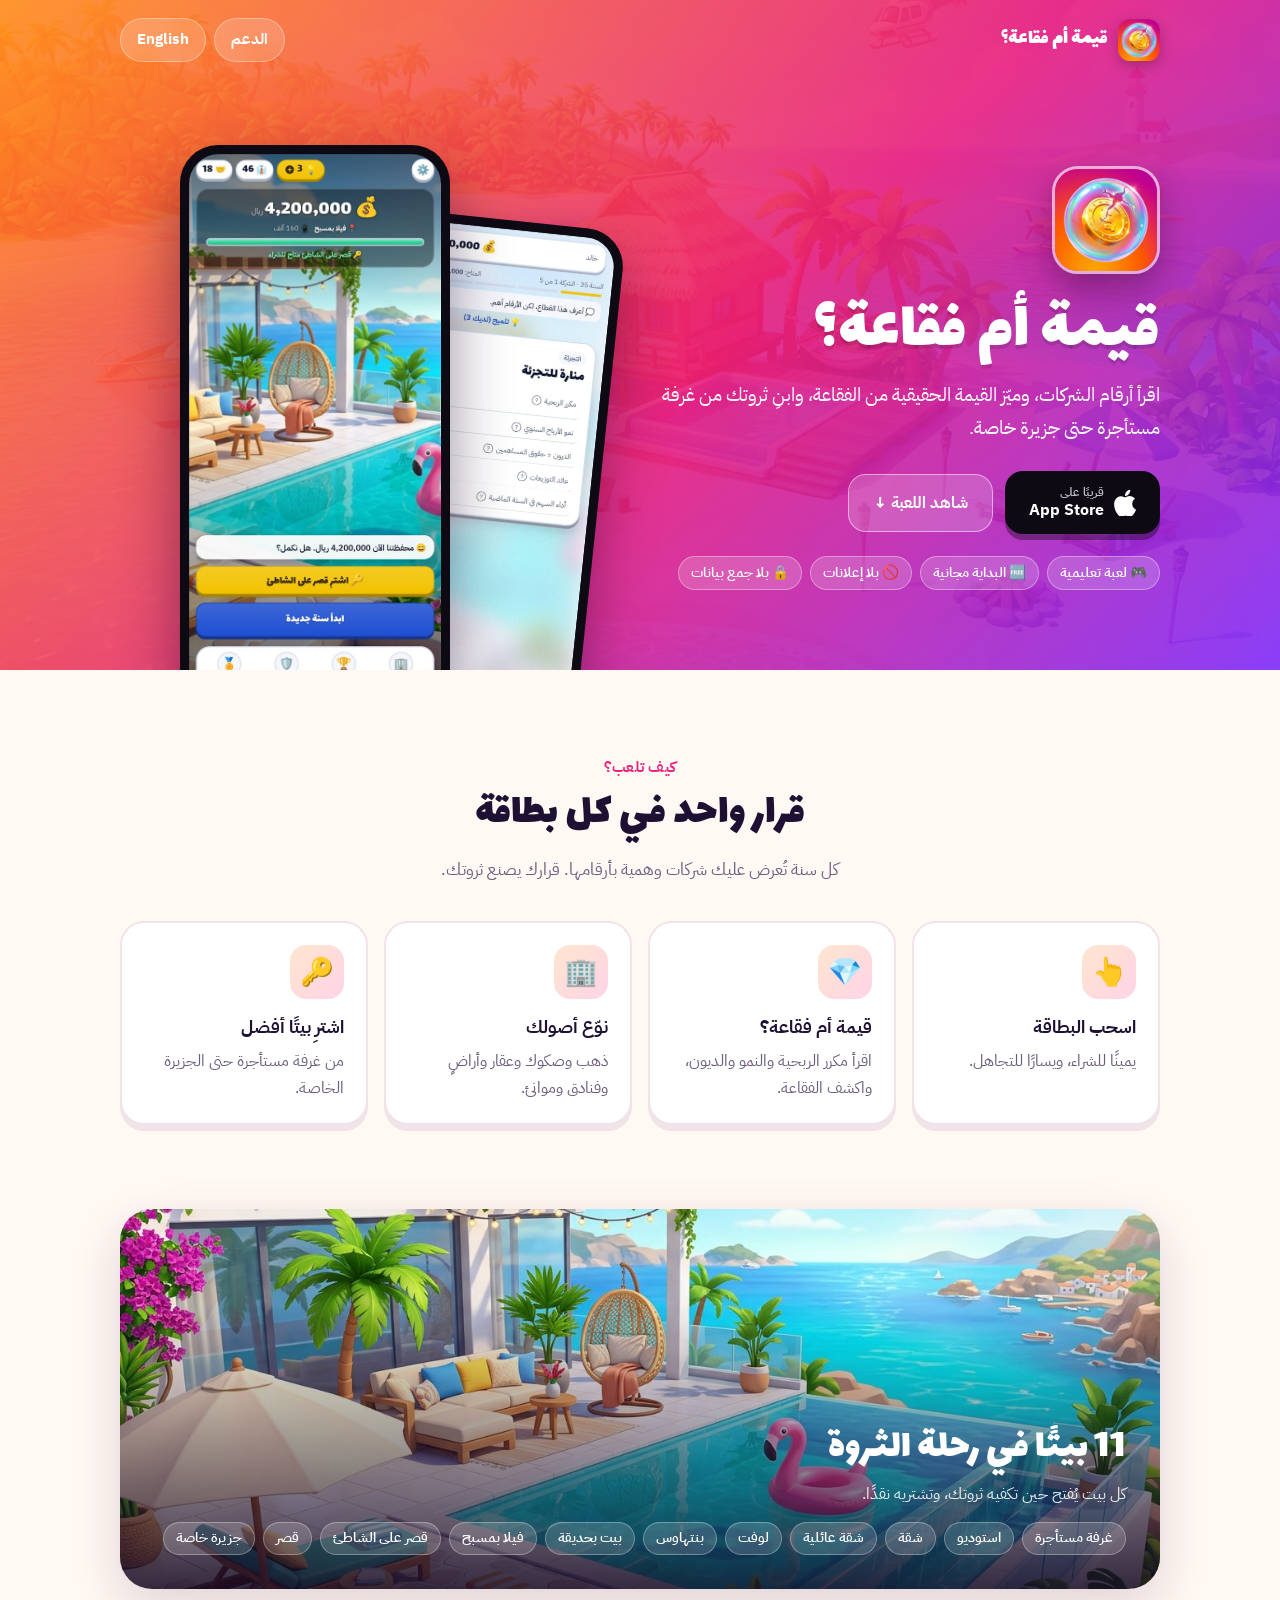
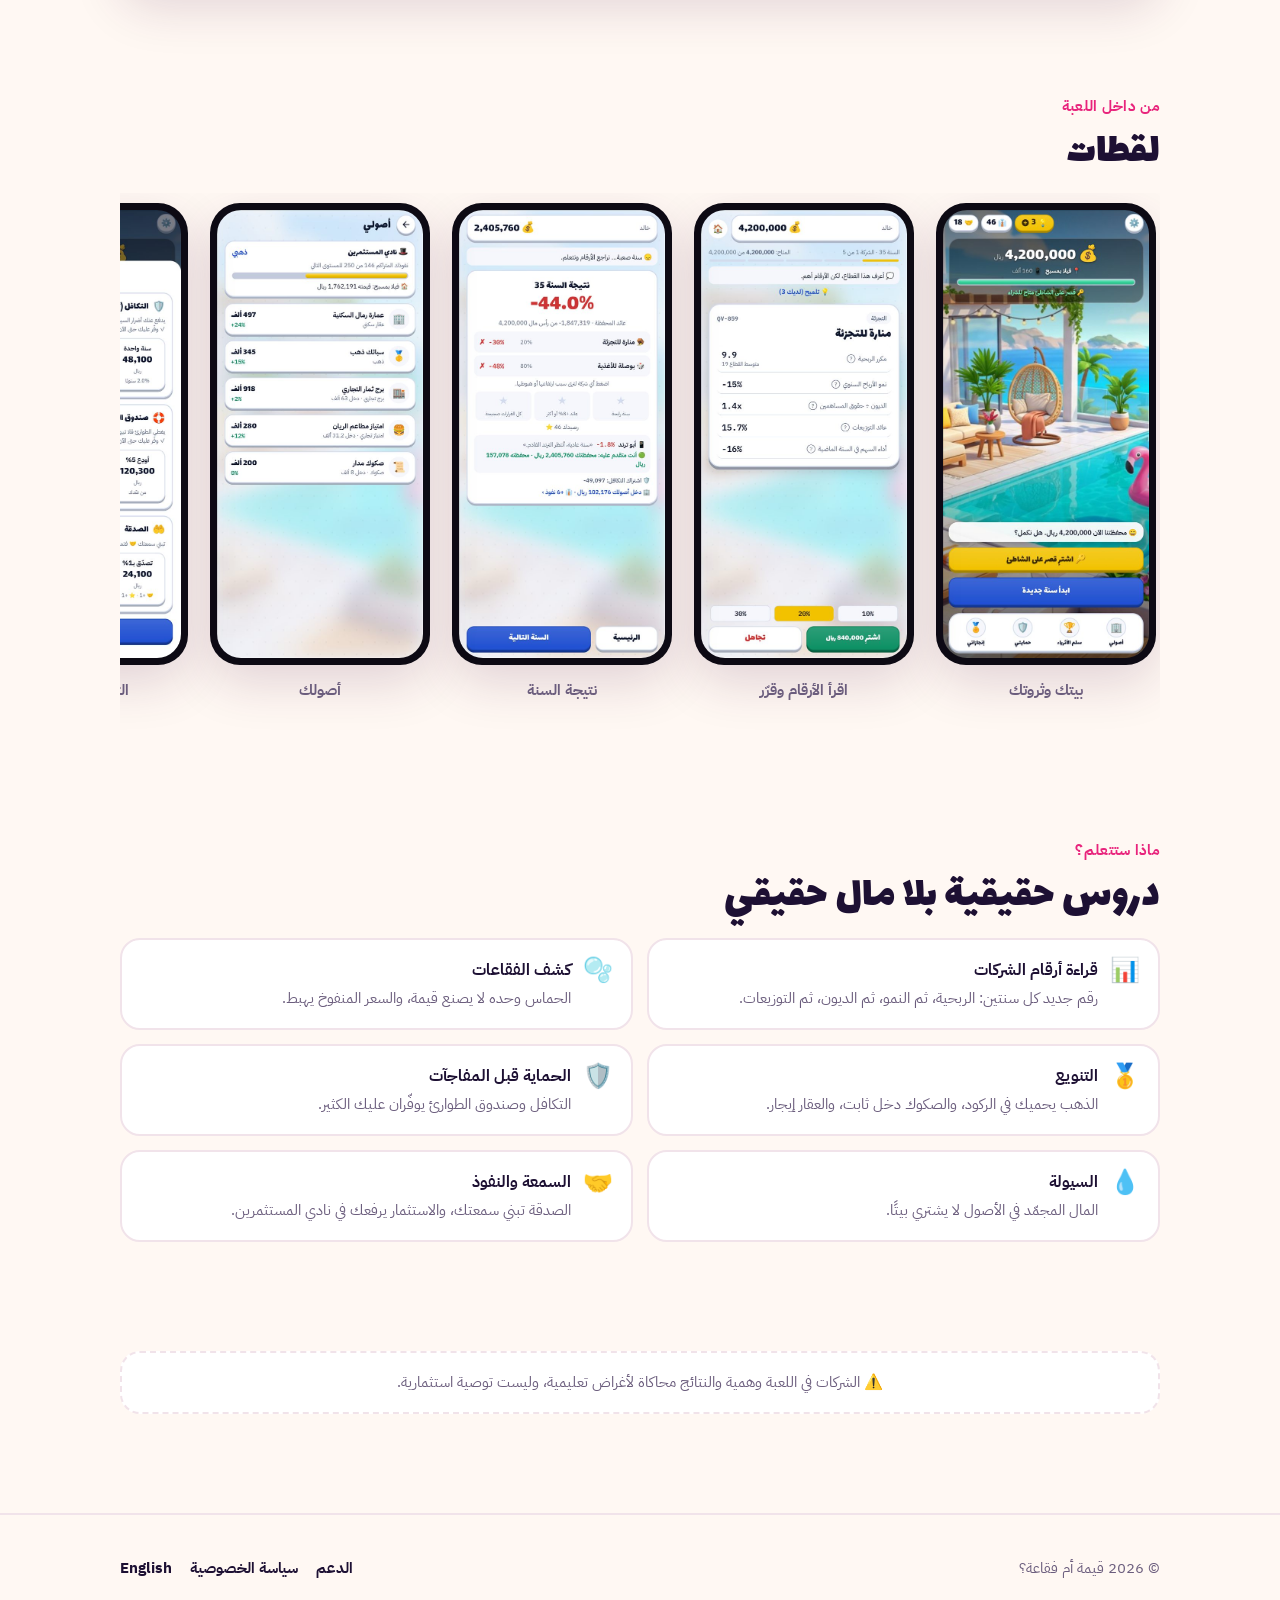
==== index.html @ ca931263 "Game website: home (ar/en), support, privacy" ====
<!doctype html>
<html lang="ar" dir="rtl">
<head>
<meta charset="utf-8">
<meta name="viewport" content="width=device-width, initial-scale=1">
<title>قيمة أم فقاعة؟ — تعلّم الاستثمار باللعب</title>
<meta name="description" content="لعبة تعليمية: اقرأ أرقام الشركات، وميّز القيمة الحقيقية من الفقاعة، وابنِ ثروتك من غرفة مستأجرة حتى جزيرة خاصة.">
<meta property="og:title" content="قيمة أم فقاعة؟">
<meta property="og:description" content="تعلّم الاستثمار باللعب: من غرفة مستأجرة حتى جزيرة خاصة.">
<meta property="og:image" content="img/icon-512.png">
<link rel="icon" href="img/icon-64.png">
<link rel="apple-touch-icon" href="img/icon-180.png">
<link rel="preconnect" href="https://fonts.googleapis.com">
<link rel="preconnect" href="https://fonts.gstatic.com" crossorigin>
<link href="https://fonts.googleapis.com/css2?family=IBM+Plex+Sans+Arabic:wght@400;600;700&family=Lalezar&display=swap" rel="stylesheet">
<link rel="stylesheet" href="style.css">
</head>
<body>

<header class="nav">
  <div class="wrap">
    <a class="brand display" href="index.html"><img src="img/icon-180.png" alt="">قيمة أم فقاعة؟</a>
    <nav class="nav-links">
      <a class="pill hide-sm" href="support.html">الدعم</a>
      <a class="pill" href="en.html" lang="en">English</a>
    </nav>
  </div>
</header>

<div class="hero">
  <div class="wrap">
    <div class="hero-text">
      <img class="app-icon" src="img/icon-512.png" alt="أيقونة قيمة أم فقاعة؟">
      <h1 class="display">قيمة أم فقاعة؟</h1>
      <p class="lead">اقرأ أرقام الشركات، وميّز القيمة الحقيقية من الفقاعة، وابنِ ثروتك من غرفة مستأجرة حتى جزيرة خاصة.</p>
      <div class="cta-row">
        <span class="btn btn-store"><svg width="22" height="26" viewBox="0 0 17 20" fill="#fff" aria-hidden="true"><path d="M14.1 10.6c0-2.6 2.1-3.8 2.2-3.9-1.2-1.8-3.1-2-3.7-2-1.6-.2-3.1.9-3.9.9-.8 0-2.1-.9-3.4-.9C3.5 4.8 1.9 5.8 1 7.4c-1.9 3.2-.5 8 1.3 10.6.9 1.3 1.9 2.7 3.3 2.7 1.3-.1 1.8-.9 3.4-.9 1.6 0 2 .9 3.4.8 1.4 0 2.3-1.3 3.2-2.6 1-1.5 1.4-2.9 1.4-3-.1 0-2.9-1.1-2.9-4.4zM11.5 3c.7-.9 1.2-2.1 1.1-3.3-1 0-2.3.7-3 1.6-.7.8-1.2 2-1.1 3.2 1.2.1 2.3-.6 3-1.5z"/></svg><span><small>قريبًا على</small>App Store</span></span>
        <a class="btn btn-ghost" href="#play">شاهد اللعبة ↓</a>
      </div>
      <div class="badges"><span>🎮 لعبة تعليمية</span><span>🆓 البداية مجانية</span><span>🚫 بلا إعلانات</span><span>🔒 بلا جمع بيانات</span></div>
    </div>
    <div class="phones" aria-hidden="true">
      <div class="phone a"><img src="img/ar-2-play.jpg" alt=""></div>
      <div class="phone b"><img src="img/ar-1-home.jpg" alt=""></div>
    </div>
  </div>
</div>

<section id="play">
  <div class="wrap center">
    <p class="kicker">كيف تلعب؟</p>
    <h2 class="title display">قرار واحد في كل بطاقة</h2>
    <p class="sub">كل سنة تُعرض عليك شركات وهمية بأرقامها. قرارك يصنع ثروتك.</p>
    <div class="grid4" style="text-align:start">
      <div class="card"><div class="ico">👆</div><h3>اسحب البطاقة</h3><p>يمينًا للشراء، ويسارًا للتجاهل.</p></div>
      <div class="card"><div class="ico">💎</div><h3>قيمة أم فقاعة؟</h3><p>اقرأ مكرر الربحية والنمو والديون، واكشف الفقاعة.</p></div>
      <div class="card"><div class="ico">🏢</div><h3>نوّع أصولك</h3><p>ذهب وصكوك وعقار وأراضٍ وفنادق وموانئ.</p></div>
      <div class="card"><div class="ico">🔑</div><h3>اشترِ بيتًا أفضل</h3><p>من غرفة مستأجرة حتى الجزيرة الخاصة.</p></div>
    </div>
  </div>
</section>

<section style="padding-top:0">
  <div class="wrap">
    <div class="journey">
      <div class="in">
        <h2 class="display">11 بيتًا في رحلة الثروة</h2>
        <p style="margin:0;opacity:.9">كل بيت يُفتح حين تكفيه ثروتك، وتشتريه نقدًا.</p>
        <div class="steps"><span>غرفة مستأجرة</span><span>استوديو</span><span>شقة</span><span>شقة عائلية</span><span>لوفت</span><span>بنتهاوس</span><span>بيت بحديقة</span><span>فيلا بمسبح</span><span>قصر على الشاطئ</span><span>قصر</span><span>جزيرة خاصة</span></div>
      </div>
    </div>
  </div>
</section>

<section style="padding-top:20px">
  <div class="wrap">
    <p class="kicker">من داخل اللعبة</p>
    <h2 class="title display">لقطات</h2>
    <div class="gallery">
      <figure><div class="frame"><img src="img/ar-1-home.jpg" alt="الرئيسية" loading="lazy"></div><figcaption>بيتك وثروتك</figcaption></figure>
      <figure><div class="frame"><img src="img/ar-2-play.jpg" alt="بطاقة شركة" loading="lazy"></div><figcaption>اقرأ الأرقام وقرّر</figcaption></figure>
      <figure><div class="frame"><img src="img/ar-3-year.jpg" alt="نتيجة السنة" loading="lazy"></div><figcaption>نتيجة السنة</figcaption></figure>
      <figure><div class="frame"><img src="img/ar-4-assets.jpg" alt="الأصول" loading="lazy"></div><figcaption>أصولك</figcaption></figure>
      <figure><div class="frame"><img src="img/ar-5-protect.jpg" alt="الحماية" loading="lazy"></div><figcaption>التكافل والطوارئ</figcaption></figure>
      <figure><div class="frame"><img src="img/ar-6-club.jpg" alt="نادي المستثمرين" loading="lazy"></div><figcaption>النفوذ والسمعة</figcaption></figure>
    </div>
  </div>
</section>

<section style="padding-top:20px">
  <div class="wrap">
    <p class="kicker">ماذا ستتعلم؟</p>
    <h2 class="title display">دروس حقيقية بلا مال حقيقي</h2>
    <div class="learn">
      <div><em>📊</em><p style="margin:0"><b>قراءة أرقام الشركات</b><span>رقم جديد كل سنتين: الربحية، ثم النمو، ثم الديون، ثم التوزيعات.</span></p></div>
      <div><em>🫧</em><p style="margin:0"><b>كشف الفقاعات</b><span>الحماس وحده لا يصنع قيمة، والسعر المنفوخ يهبط.</span></p></div>
      <div><em>🥇</em><p style="margin:0"><b>التنويع</b><span>الذهب يحميك في الركود، والصكوك دخل ثابت، والعقار إيجار.</span></p></div>
      <div><em>🛡️</em><p style="margin:0"><b>الحماية قبل المفاجآت</b><span>التكافل وصندوق الطوارئ يوفّران عليك الكثير.</span></p></div>
      <div><em>💧</em><p style="margin:0"><b>السيولة</b><span>المال المجمّد في الأصول لا يشتري بيتًا.</span></p></div>
      <div><em>🤝</em><p style="margin:0"><b>السمعة والنفوذ</b><span>الصدقة تبني سمعتك، والاستثمار يرفعك في نادي المستثمرين.</span></p></div>
    </div>
  </div>
</section>

<section style="padding-top:10px">
  <div class="wrap">
    <p class="note">⚠️ الشركات في اللعبة وهمية والنتائج محاكاة لأغراض تعليمية، وليست توصية استثمارية.</p>
  </div>
</section>

<footer>
  <div class="wrap">
    <span>© 2026 قيمة أم فقاعة؟</span>
    <nav><a href="support.html">الدعم</a><a href="privacy.html">سياسة الخصوصية</a><a href="en.html" lang="en">English</a></nav>
  </div>
</footer>
</body>
</html>
---- style.css ----
/* موقع «قيمة أم فقاعة؟»: ألوان الأيقونة (برتقالي ووردي) مع خطوط اللعبة */
:root {
  --bg: #fff8f3;
  --surface: #ffffff;
  --ink: #1d1033;
  --muted: #6b5d7d;
  --line: #f1e3ea;
  --brand1: #ff8a1f;
  --brand2: #e8247c;
  --brand3: #7b2ff7;
  --gold: #f6c337;
  --shadow: 0 18px 50px rgba(77, 22, 70, .16);
}
@media (prefers-color-scheme: dark) {
  :root {
    --bg: #150b22;
    --surface: #221437;
    --ink: #fbf3ff;
    --muted: #b9a8cc;
    --line: #34234d;
    --shadow: 0 18px 50px rgba(0, 0, 0, .45);
  }
}
* { box-sizing: border-box; }
html { scroll-behavior: smooth; }
body {
  margin: 0;
  font-family: "IBM Plex Sans Arabic", -apple-system, "Segoe UI", Tahoma, sans-serif;
  background: var(--bg);
  color: var(--ink);
  line-height: 1.75;
  -webkit-font-smoothing: antialiased;
}
img { max-width: 100%; display: block; }
a { color: inherit; }
.wrap { max-width: 1080px; margin: 0 auto; padding: 0 20px; }
.display { font-family: "Lalezar", "IBM Plex Sans Arabic", sans-serif; font-weight: 400; letter-spacing: 0; }
[dir="ltr"] .display { font-family: "Lalezar", -apple-system, sans-serif; }

/* الشريط العلوي */
.nav { position: absolute; inset: 0 0 auto 0; z-index: 5; }
.nav .wrap { display: flex; align-items: center; justify-content: space-between; padding-top: 18px; }
.brand { display: flex; align-items: center; gap: 10px; text-decoration: none; color: #fff; font-size: 1.35rem; }
.brand img { width: 42px; height: 42px; border-radius: 12px; box-shadow: 0 4px 14px rgba(0,0,0,.25); }
.nav-links { display: flex; gap: 8px; }
.pill {
  display: inline-flex; align-items: center; gap: 6px;
  padding: 8px 16px; border-radius: 999px; text-decoration: none; font-weight: 700; font-size: .92rem;
  background: rgba(255,255,255,.18); color: #fff; border: 1.5px solid rgba(255,255,255,.35);
  backdrop-filter: blur(8px); -webkit-backdrop-filter: blur(8px);
}
.pill:hover { background: rgba(255,255,255,.3); }

/* الواجهة الأولى */
.hero {
  position: relative; overflow: hidden; color: #fff;
  background: linear-gradient(135deg, var(--brand1), var(--brand2) 55%, var(--brand3));
  padding: 110px 0 0;
}
.hero::before {
  content: ""; position: absolute; inset: 0;
  background: url(img/island.jpg) center / cover no-repeat; opacity: .28; mix-blend-mode: soft-light;
}
.hero .wrap { position: relative; display: grid; grid-template-columns: 1.05fr .95fr; gap: 30px; align-items: end; }
.hero-text { padding-bottom: 80px; }
.app-icon { width: 108px; height: 108px; border-radius: 26px; box-shadow: 0 14px 34px rgba(0,0,0,.3); border: 3px solid rgba(255,255,255,.6); }
.hero h1 { font-size: clamp(2.6rem, 6vw, 4.3rem); line-height: 1.15; margin: 18px 0 8px; text-shadow: 0 4px 0 rgba(0,0,0,.12); }
.hero p.lead { font-size: 1.18rem; max-width: 520px; margin: 0 0 26px; opacity: .96; }
.cta-row { display: flex; flex-wrap: wrap; gap: 12px; align-items: center; }
.btn {
  display: inline-flex; align-items: center; gap: 10px; padding: 14px 24px; border-radius: 18px;
  font-weight: 800; text-decoration: none; font-size: 1.02rem; border: 0; cursor: pointer;
}
.btn-store { background: #0d0a14; color: #fff; box-shadow: 0 6px 0 rgba(0,0,0,.35); }
.btn-store small { display: block; font-weight: 600; opacity: .75; font-size: .75rem; line-height: 1.2; }
.btn-store span { line-height: 1.25; }
.btn-ghost { background: rgba(255,255,255,.18); color: #fff; border: 1.5px solid rgba(255,255,255,.5); }
.badges { display: flex; flex-wrap: wrap; gap: 8px; margin-top: 22px; }
.badges span { background: rgba(255,255,255,.18); border: 1px solid rgba(255,255,255,.35); padding: 4px 12px; border-radius: 999px; font-size: .85rem; font-weight: 600; }

/* إطارات الجوال */
.phones { position: relative; height: 560px; }
.phone {
  position: absolute; bottom: -40px; width: 250px; border-radius: 38px; padding: 9px;
  background: #0d0a14; box-shadow: 0 30px 60px rgba(30, 5, 40, .45);
}
.phone img { border-radius: 30px; width: 100%; }
.phone.a { inset-inline-start: 0; transform: rotate(-6deg); bottom: -70px; }
.phone.b { inset-inline-start: 150px; z-index: 2; width: 270px; }
[dir="rtl"] .phone.a { transform: rotate(6deg); }

/* الأقسام */
section { padding: 84px 0; }
.kicker { color: var(--brand2); font-weight: 800; letter-spacing: .02em; font-size: .95rem; margin: 0 0 6px; }
h2.title { font-size: clamp(2rem, 4vw, 2.8rem); line-height: 1.2; margin: 0 0 14px; }
.sub { color: var(--muted); font-size: 1.08rem; max-width: 640px; margin: 0 0 36px; }
.center { text-align: center; }
.center .sub { margin-inline: auto; }

.grid4 { display: grid; grid-template-columns: repeat(4, 1fr); gap: 16px; }
.card {
  background: var(--surface); border: 2px solid var(--line); border-radius: 24px; padding: 22px;
  box-shadow: 0 6px 0 var(--line);
}
.card .ico {
  width: 54px; height: 54px; border-radius: 16px; display: grid; place-items: center; font-size: 1.7rem;
  background: linear-gradient(135deg, #ffe6cf, #ffd3e6); margin-bottom: 12px;
}
.card h3 { margin: 0 0 4px; font-size: 1.15rem; }
.card p { margin: 0; color: var(--muted); font-size: .97rem; }

/* معرض اللقطات */
.gallery { display: flex; gap: 22px; overflow-x: auto; padding: 10px 4px 30px; scroll-snap-type: x mandatory; scrollbar-width: thin; }
.gallery figure { margin: 0; flex: 0 0 220px; scroll-snap-align: center; text-align: center; }
.gallery .frame { border-radius: 30px; padding: 7px; background: #0d0a14; box-shadow: var(--shadow); }
.gallery .frame img { border-radius: 24px; }
.gallery figcaption { margin-top: 12px; font-weight: 700; color: var(--muted); font-size: .95rem; }

/* الرحلة */
.journey {
  border-radius: 32px; overflow: hidden; position: relative; color: #fff; min-height: 380px;
  display: flex; align-items: flex-end; box-shadow: var(--shadow);
  background: url(img/villa.jpg) center / cover;
}
.journey::after { content: ""; position: absolute; inset: 0; background: linear-gradient(180deg, rgba(20,8,35,0) 25%, rgba(20,8,35,.85)); }
.journey .in { position: relative; z-index: 1; padding: 34px; }
.journey h2 { margin: 0 0 8px; font-size: clamp(1.8rem, 4vw, 2.6rem); line-height: 1.2; }
.steps { display: flex; flex-wrap: wrap; gap: 8px; margin-top: 14px; }
.steps span { background: rgba(255,255,255,.16); border: 1px solid rgba(255,255,255,.3); padding: 3px 12px; border-radius: 999px; font-size: .88rem; font-weight: 600; }

.learn { display: grid; grid-template-columns: repeat(2, 1fr); gap: 14px; }
.learn div { background: var(--surface); border: 2px solid var(--line); border-radius: 20px; padding: 16px 18px; display: flex; gap: 12px; align-items: flex-start; }
.learn b { display: block; }
.learn em { font-style: normal; font-size: 1.5rem; line-height: 1.2; }
.learn span { color: var(--muted); font-size: .95rem; }

.note { background: var(--surface); border: 2px dashed var(--line); border-radius: 20px; padding: 16px 20px; color: var(--muted); font-size: .95rem; text-align: center; }

/* التذييل */
footer { padding: 40px 0 50px; border-top: 2px solid var(--line); color: var(--muted); font-size: .95rem; }
footer .wrap { display: flex; flex-wrap: wrap; gap: 16px; align-items: center; justify-content: space-between; }
footer nav { display: flex; gap: 18px; flex-wrap: wrap; }
footer a { text-decoration: none; font-weight: 700; color: var(--ink); }
footer a:hover { color: var(--brand2); }

/* صفحات الدعم والخصوصية */
.page-head { background: linear-gradient(135deg, var(--brand1), var(--brand2) 60%, var(--brand3)); color: #fff; padding: 110px 0 50px; }
.page-head h1 { margin: 0; font-size: clamp(2.2rem, 5vw, 3.2rem); line-height: 1.2; }
.page-head p { margin: 8px 0 0; opacity: .92; }
.doc { padding: 50px 0 30px; }
.doc .wrap { max-width: 760px; }
.doc h2 { font-size: 1.3rem; margin: 30px 0 6px; }
.doc p { margin: 0 0 10px; }
.faq { display: grid; gap: 12px; }
.faq details { background: var(--surface); border: 2px solid var(--line); border-radius: 18px; padding: 14px 18px; }
.faq summary { font-weight: 800; cursor: pointer; }
.faq p { color: var(--muted); margin: 8px 0 0; }
.mail-card { display: flex; align-items: center; gap: 14px; background: var(--surface); border: 2px solid var(--line); border-radius: 22px; padding: 18px 20px; margin: 10px 0 30px; box-shadow: 0 6px 0 var(--line); }
.mail-card .ico { font-size: 2rem; }
.mail-card a { font-weight: 800; color: var(--brand2); text-decoration: none; font-size: 1.1rem; word-break: break-all; }

@media (max-width: 860px) {
  .hero .wrap { grid-template-columns: 1fr; }
  .hero-text { padding-bottom: 10px; text-align: center; }
  .hero p.lead { margin-inline: auto; }
  .cta-row, .badges { justify-content: center; }
  .app-icon { margin: 0 auto; }
  .phones { height: 430px; max-width: 360px; margin: 0 auto; width: 100%; }
  .phone { width: 190px; }
  .phone.b { width: 205px; inset-inline-start: 120px; }
  .grid4 { grid-template-columns: 1fr 1fr; }
  .learn { grid-template-columns: 1fr; }
  .nav-links .hide-sm { display: none; }
}
@media (max-width: 420px) {
  .grid4 { grid-template-columns: 1fr; }
  .phone { width: 160px; }
  .phone.b { width: 175px; inset-inline-start: 110px; }
  .phones { height: 380px; }
}
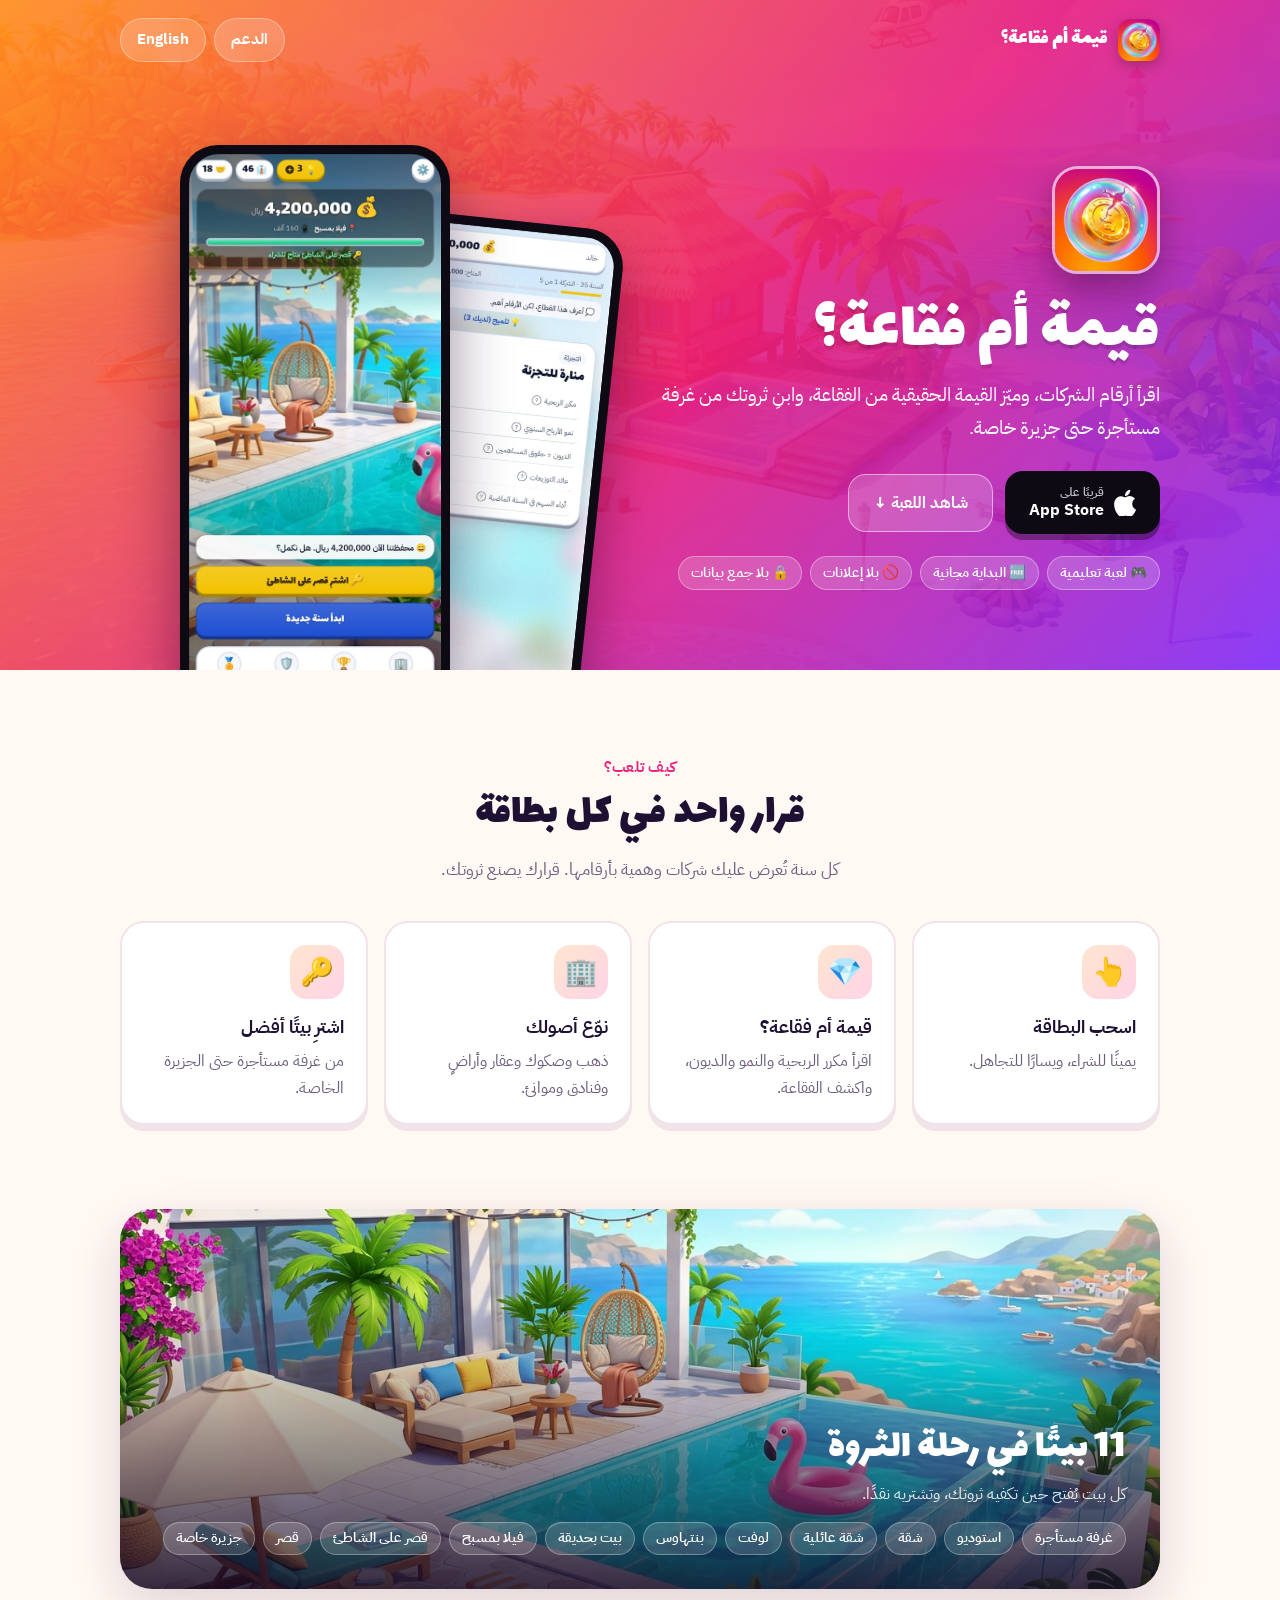
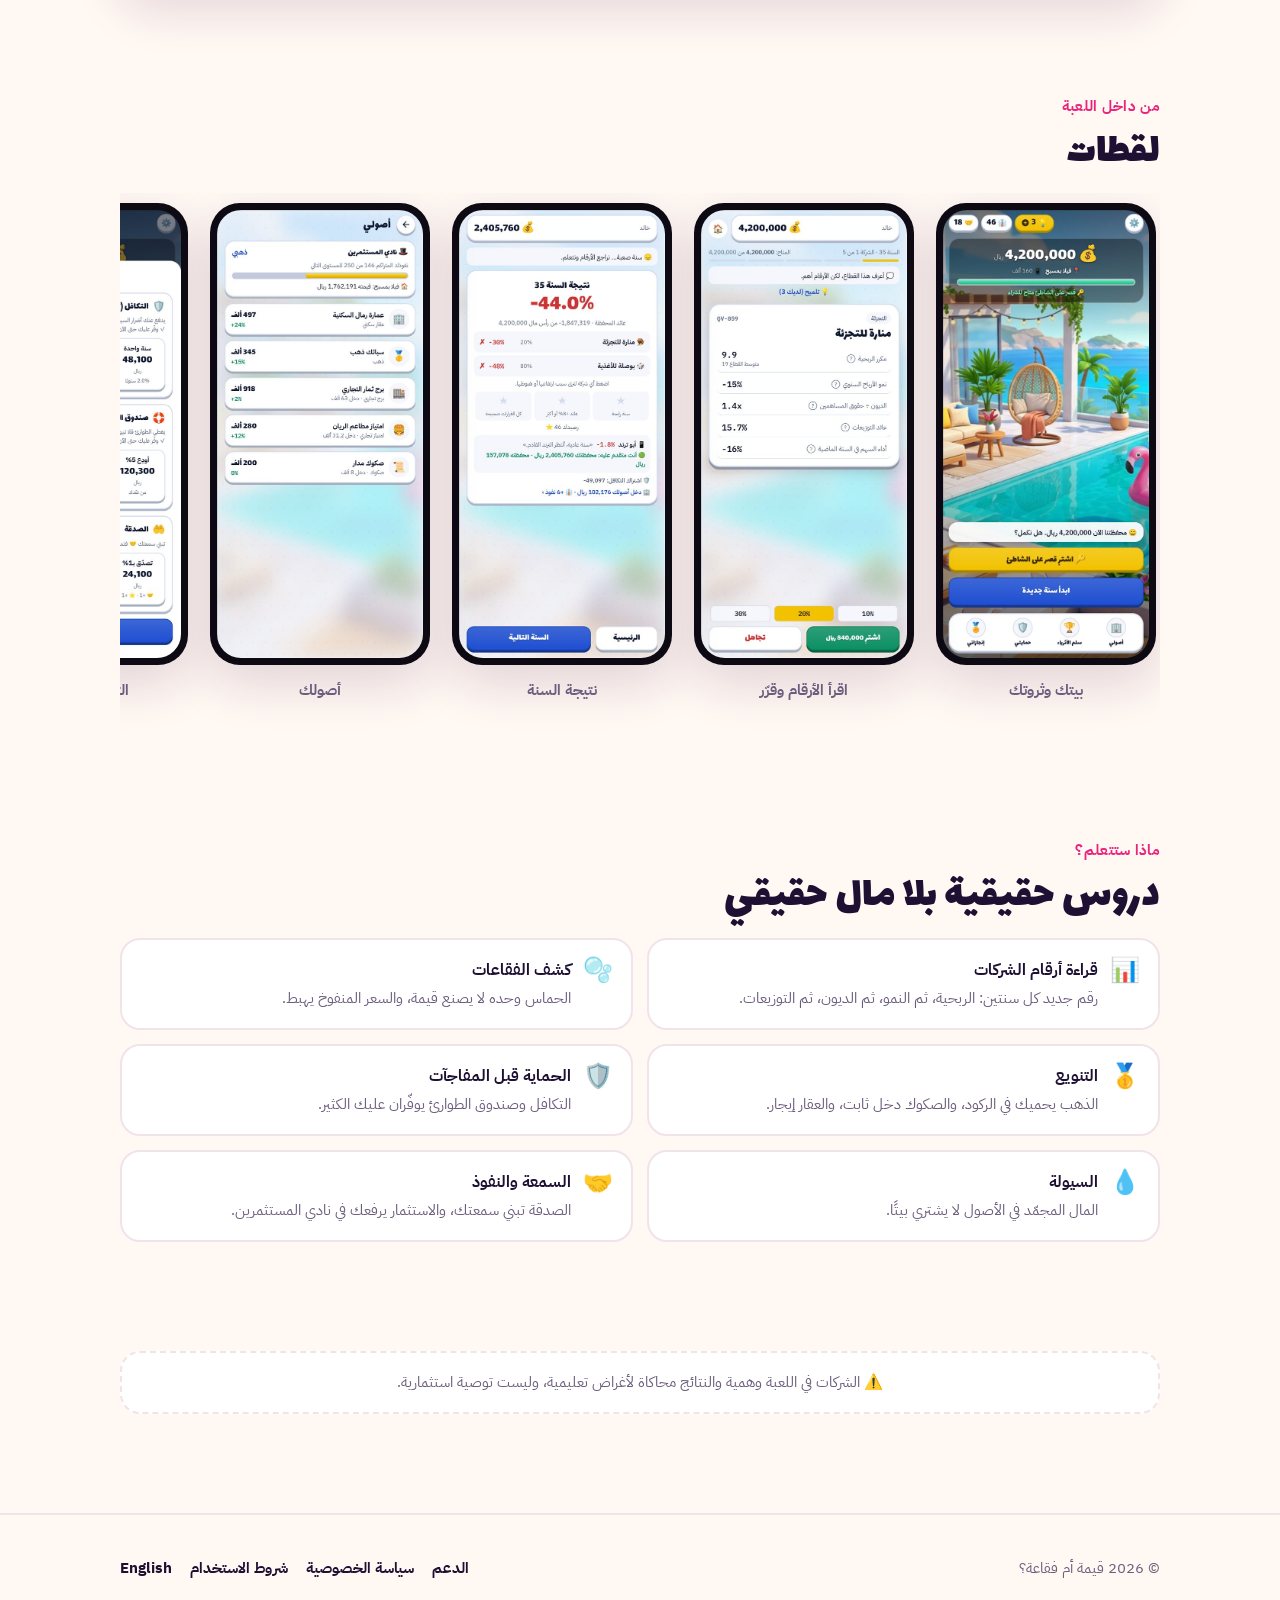
==== commit b030321b: "Add Terms of Use page and footer links" ====
--- a/index.html
+++ b/index.html
@@ -111,7 +111,7 @@
 <footer>
   <div class="wrap">
     <span>© 2026 قيمة أم فقاعة؟</span>
-    <nav><a href="support.html">الدعم</a><a href="privacy.html">سياسة الخصوصية</a><a href="en.html" lang="en">English</a></nav>
+    <nav><a href="support.html">الدعم</a><a href="privacy.html">سياسة الخصوصية</a><a href="terms.html">شروط الاستخدام</a><a href="en.html" lang="en">English</a></nav>
   </div>
 </footer>
 </body>
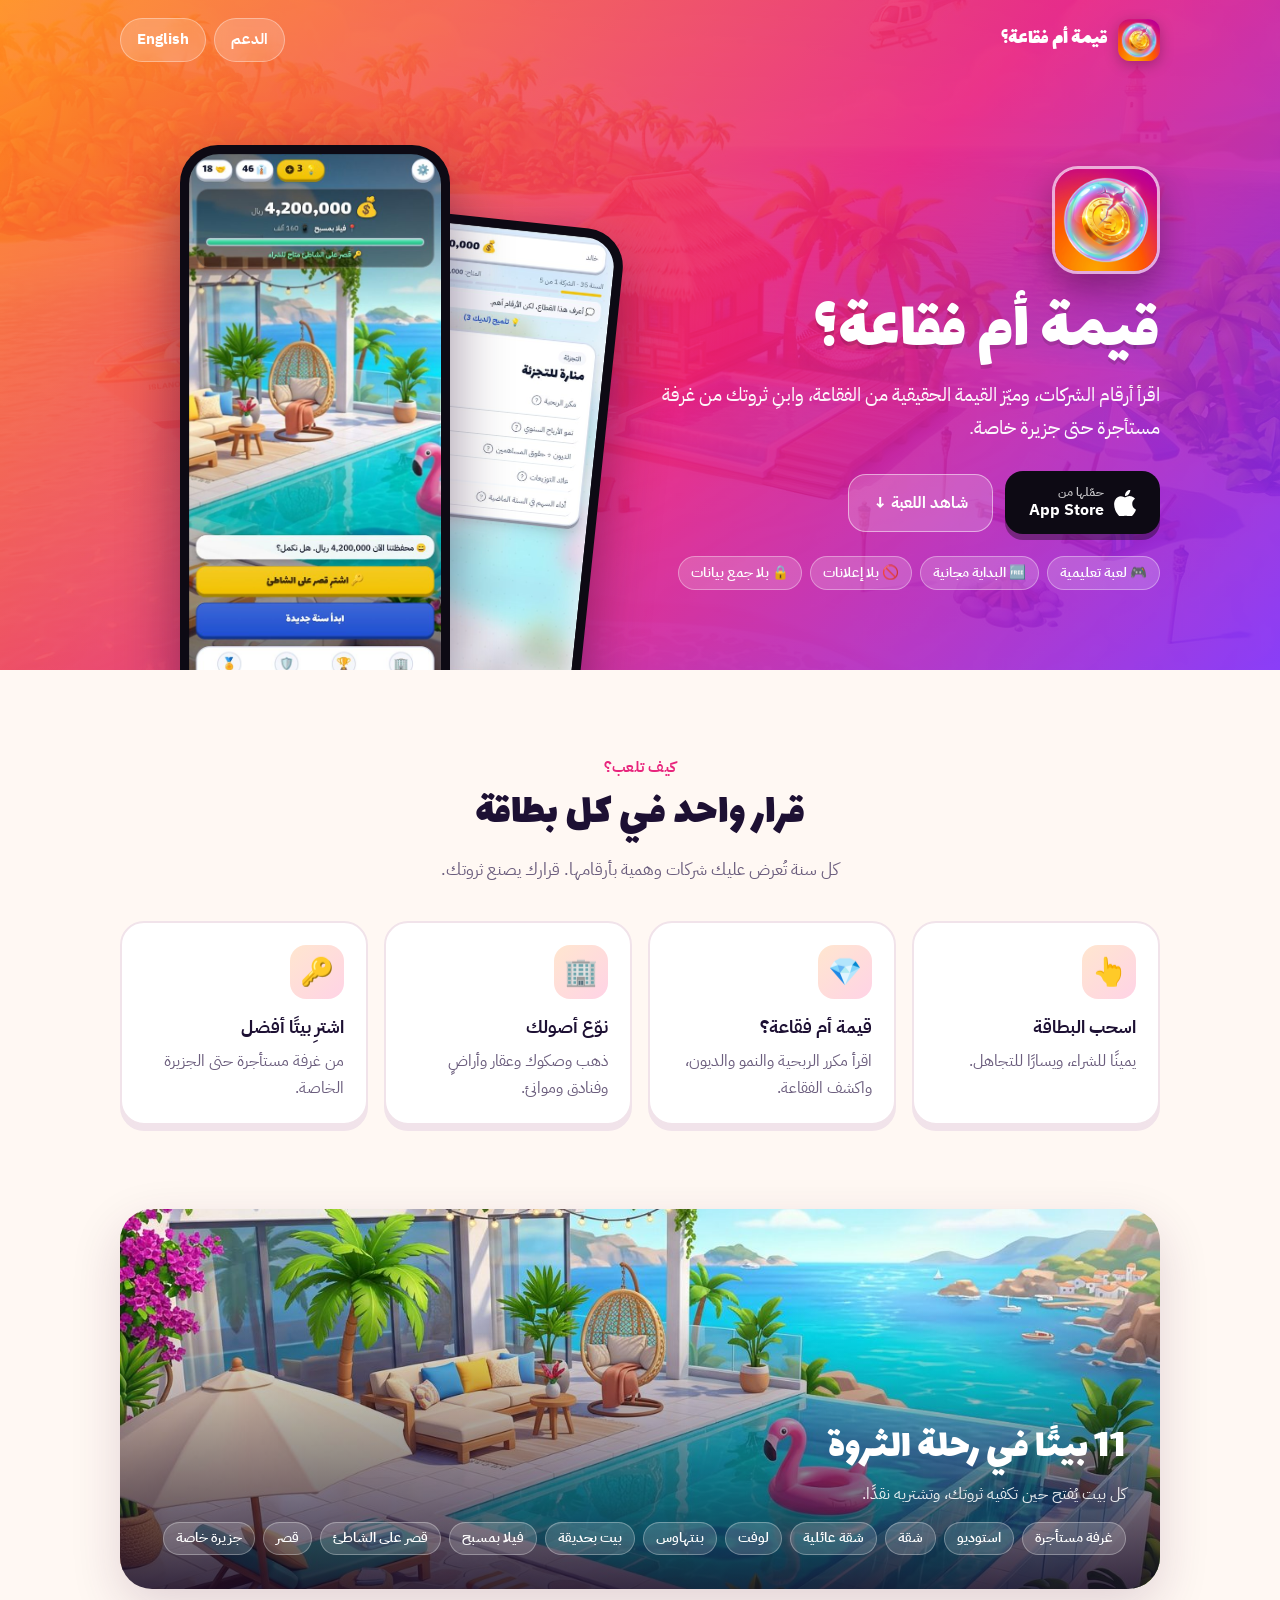
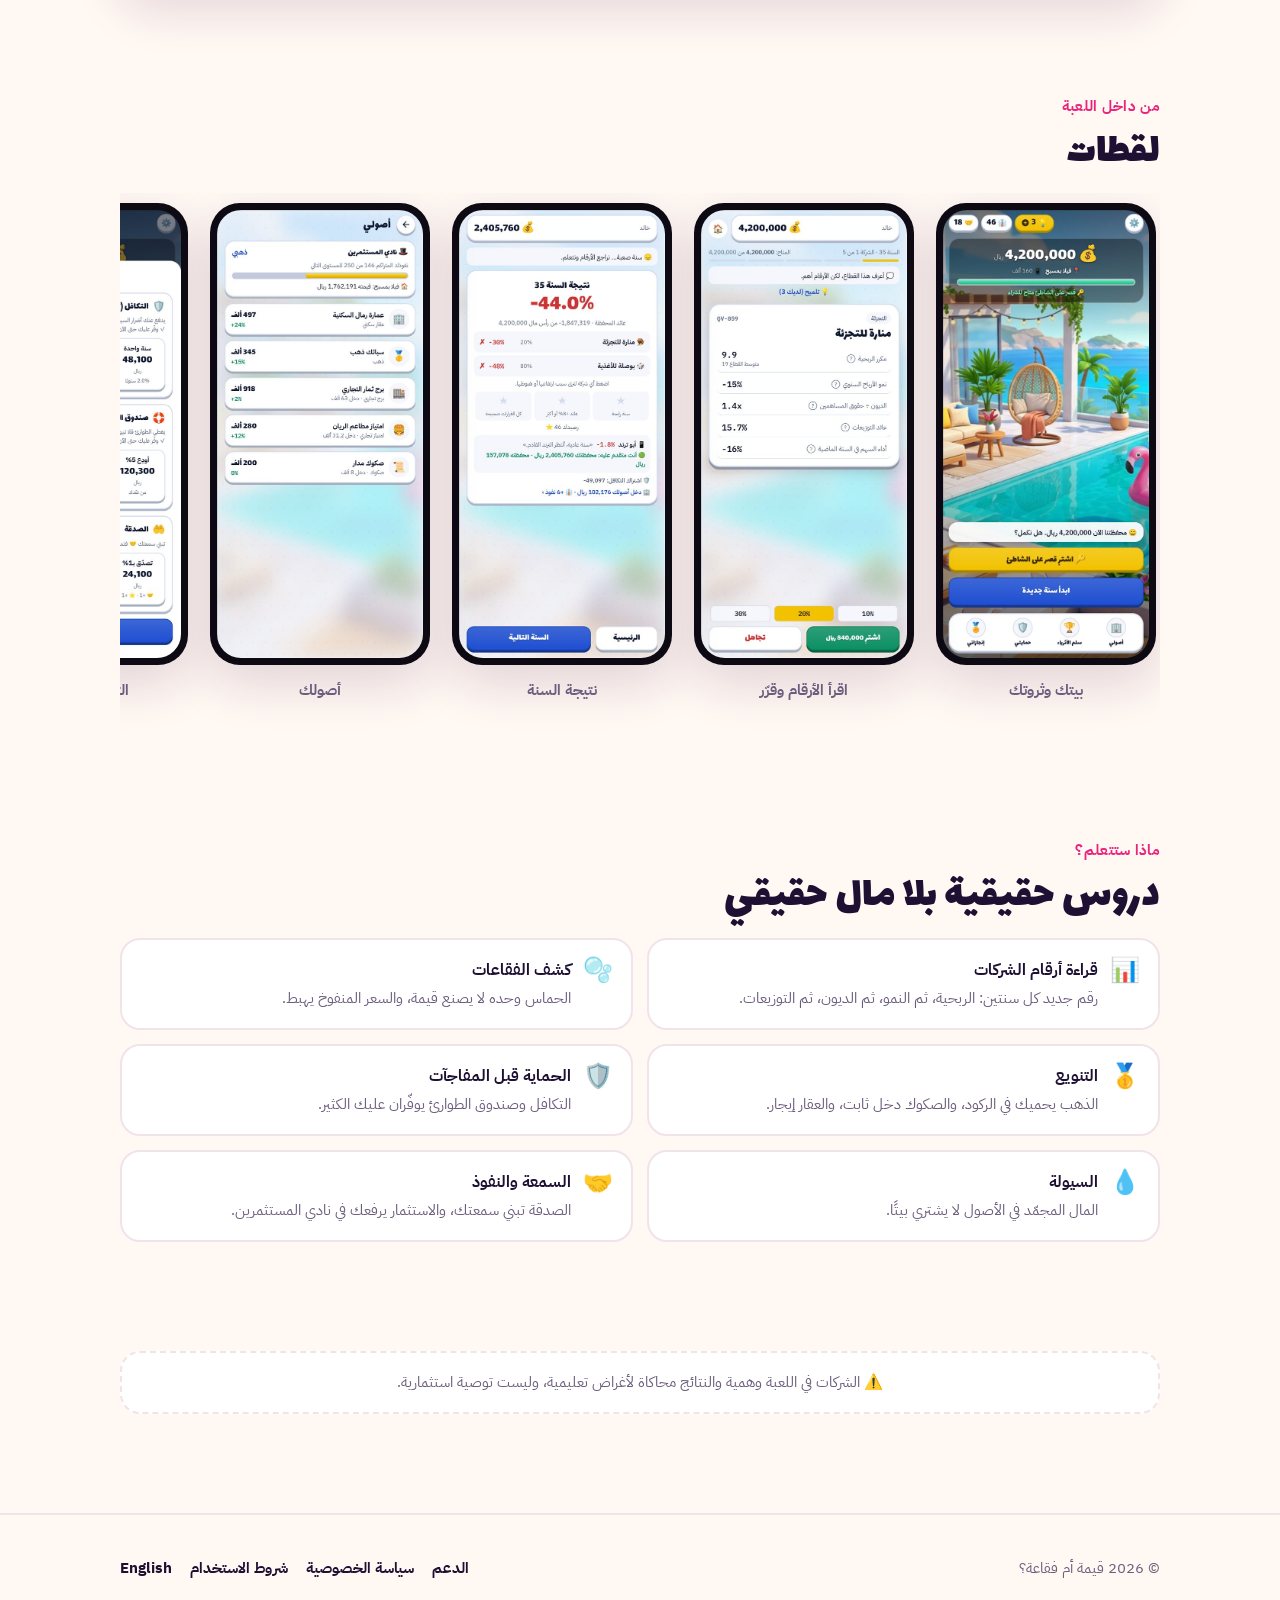
==== commit 4a34a5e8: "Link the App Store download button now that the game is live" ====
--- a/index.html
+++ b/index.html
@@ -3,6 +3,7 @@
 <head>
 <meta charset="utf-8">
 <meta name="viewport" content="width=device-width, initial-scale=1">
+<meta name="apple-itunes-app" content="app-id=6826903202">
 <title>قيمة أم فقاعة؟ — تعلّم الاستثمار باللعب</title>
 <meta name="description" content="لعبة تعليمية: اقرأ أرقام الشركات، وميّز القيمة الحقيقية من الفقاعة، وابنِ ثروتك من غرفة مستأجرة حتى جزيرة خاصة.">
 <meta property="og:title" content="قيمة أم فقاعة؟">
@@ -34,7 +35,7 @@
       <h1 class="display">قيمة أم فقاعة؟</h1>
       <p class="lead">اقرأ أرقام الشركات، وميّز القيمة الحقيقية من الفقاعة، وابنِ ثروتك من غرفة مستأجرة حتى جزيرة خاصة.</p>
       <div class="cta-row">
-        <span class="btn btn-store"><svg width="22" height="26" viewBox="0 0 17 20" fill="#fff" aria-hidden="true"><path d="M14.1 10.6c0-2.6 2.1-3.8 2.2-3.9-1.2-1.8-3.1-2-3.7-2-1.6-.2-3.1.9-3.9.9-.8 0-2.1-.9-3.4-.9C3.5 4.8 1.9 5.8 1 7.4c-1.9 3.2-.5 8 1.3 10.6.9 1.3 1.9 2.7 3.3 2.7 1.3-.1 1.8-.9 3.4-.9 1.6 0 2 .9 3.4.8 1.4 0 2.3-1.3 3.2-2.6 1-1.5 1.4-2.9 1.4-3-.1 0-2.9-1.1-2.9-4.4zM11.5 3c.7-.9 1.2-2.1 1.1-3.3-1 0-2.3.7-3 1.6-.7.8-1.2 2-1.1 3.2 1.2.1 2.3-.6 3-1.5z"/></svg><span><small>قريبًا على</small>App Store</span></span>
+        <a class="btn btn-store" href="https://apps.apple.com/app/id6826903202" rel="noopener"><svg width="22" height="26" viewBox="0 0 17 20" fill="#fff" aria-hidden="true"><path d="M14.1 10.6c0-2.6 2.1-3.8 2.2-3.9-1.2-1.8-3.1-2-3.7-2-1.6-.2-3.1.9-3.9.9-.8 0-2.1-.9-3.4-.9C3.5 4.8 1.9 5.8 1 7.4c-1.9 3.2-.5 8 1.3 10.6.9 1.3 1.9 2.7 3.3 2.7 1.3-.1 1.8-.9 3.4-.9 1.6 0 2 .9 3.4.8 1.4 0 2.3-1.3 3.2-2.6 1-1.5 1.4-2.9 1.4-3-.1 0-2.9-1.1-2.9-4.4zM11.5 3c.7-.9 1.2-2.1 1.1-3.3-1 0-2.3.7-3 1.6-.7.8-1.2 2-1.1 3.2 1.2.1 2.3-.6 3-1.5z"/></svg><span><small>حمّلها من</small>App Store</span></a>
         <a class="btn btn-ghost" href="#play">شاهد اللعبة ↓</a>
       </div>
       <div class="badges"><span>🎮 لعبة تعليمية</span><span>🆓 البداية مجانية</span><span>🚫 بلا إعلانات</span><span>🔒 بلا جمع بيانات</span></div>
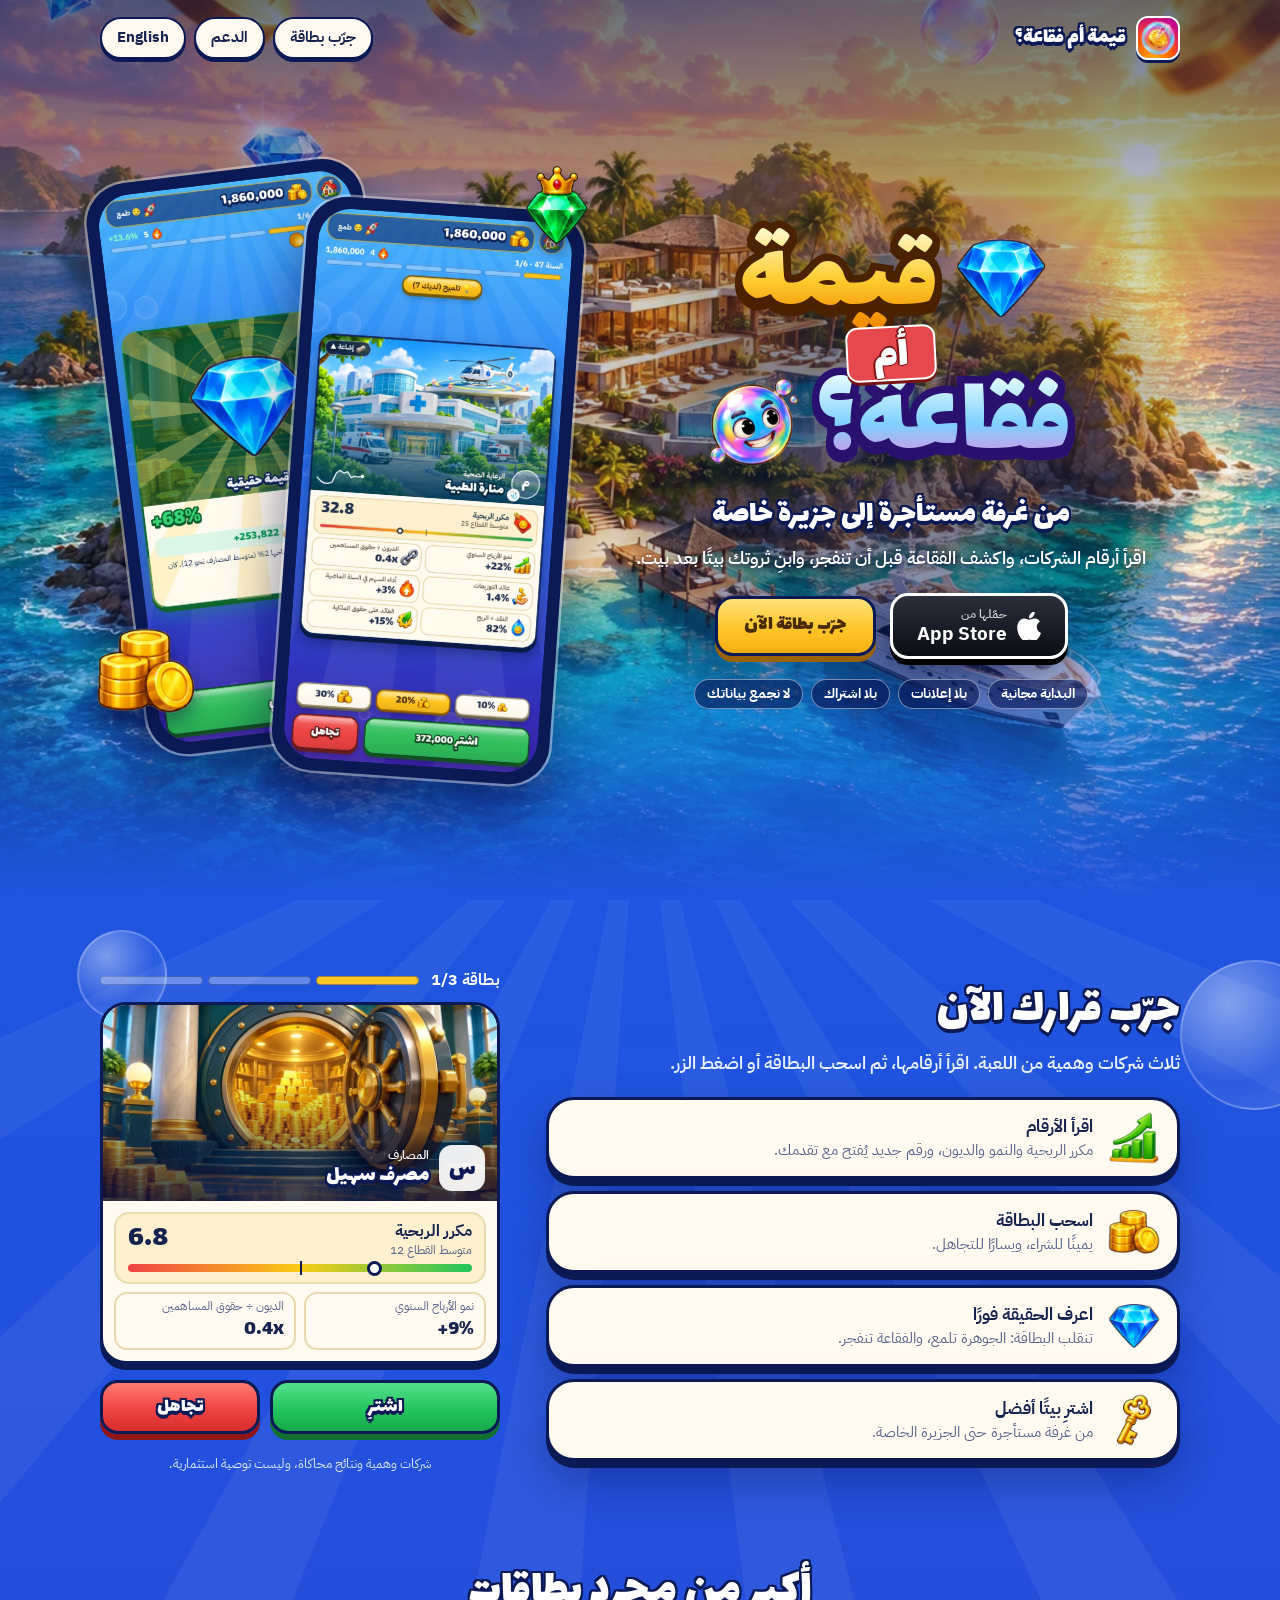
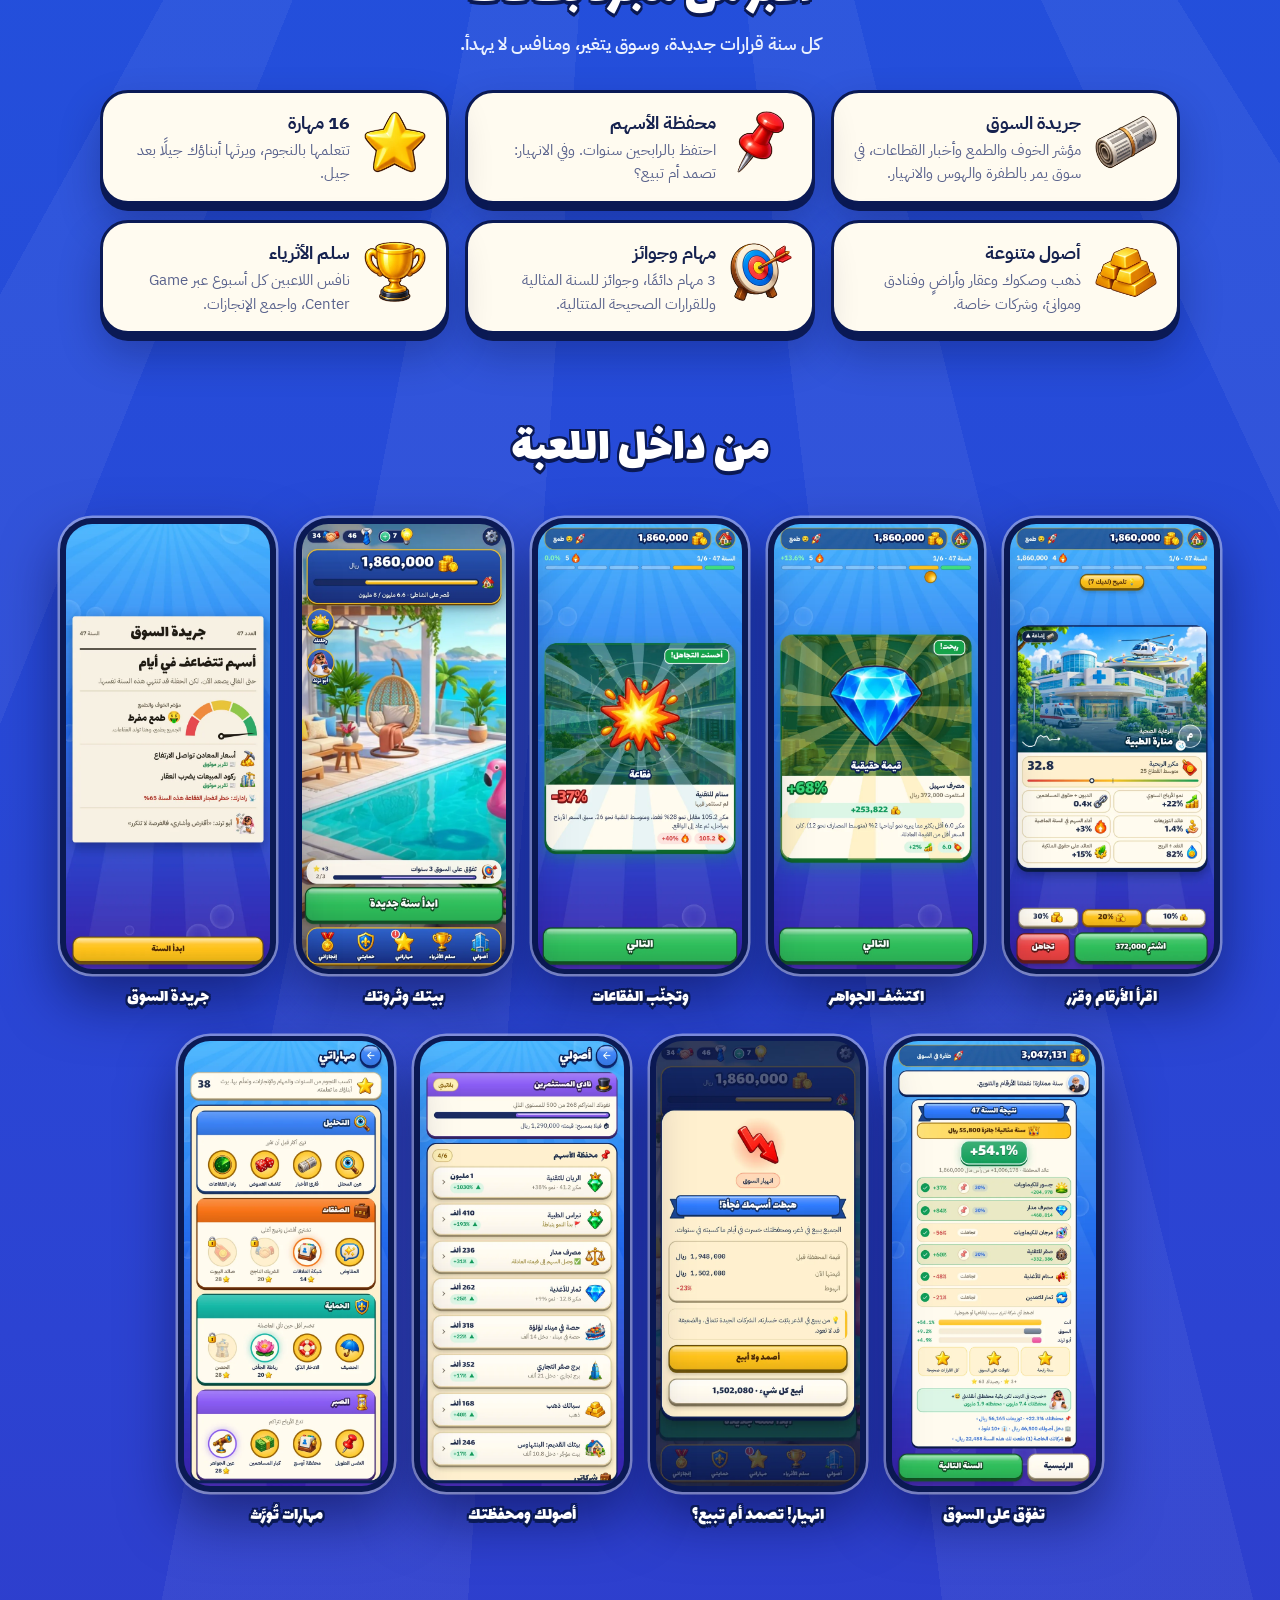
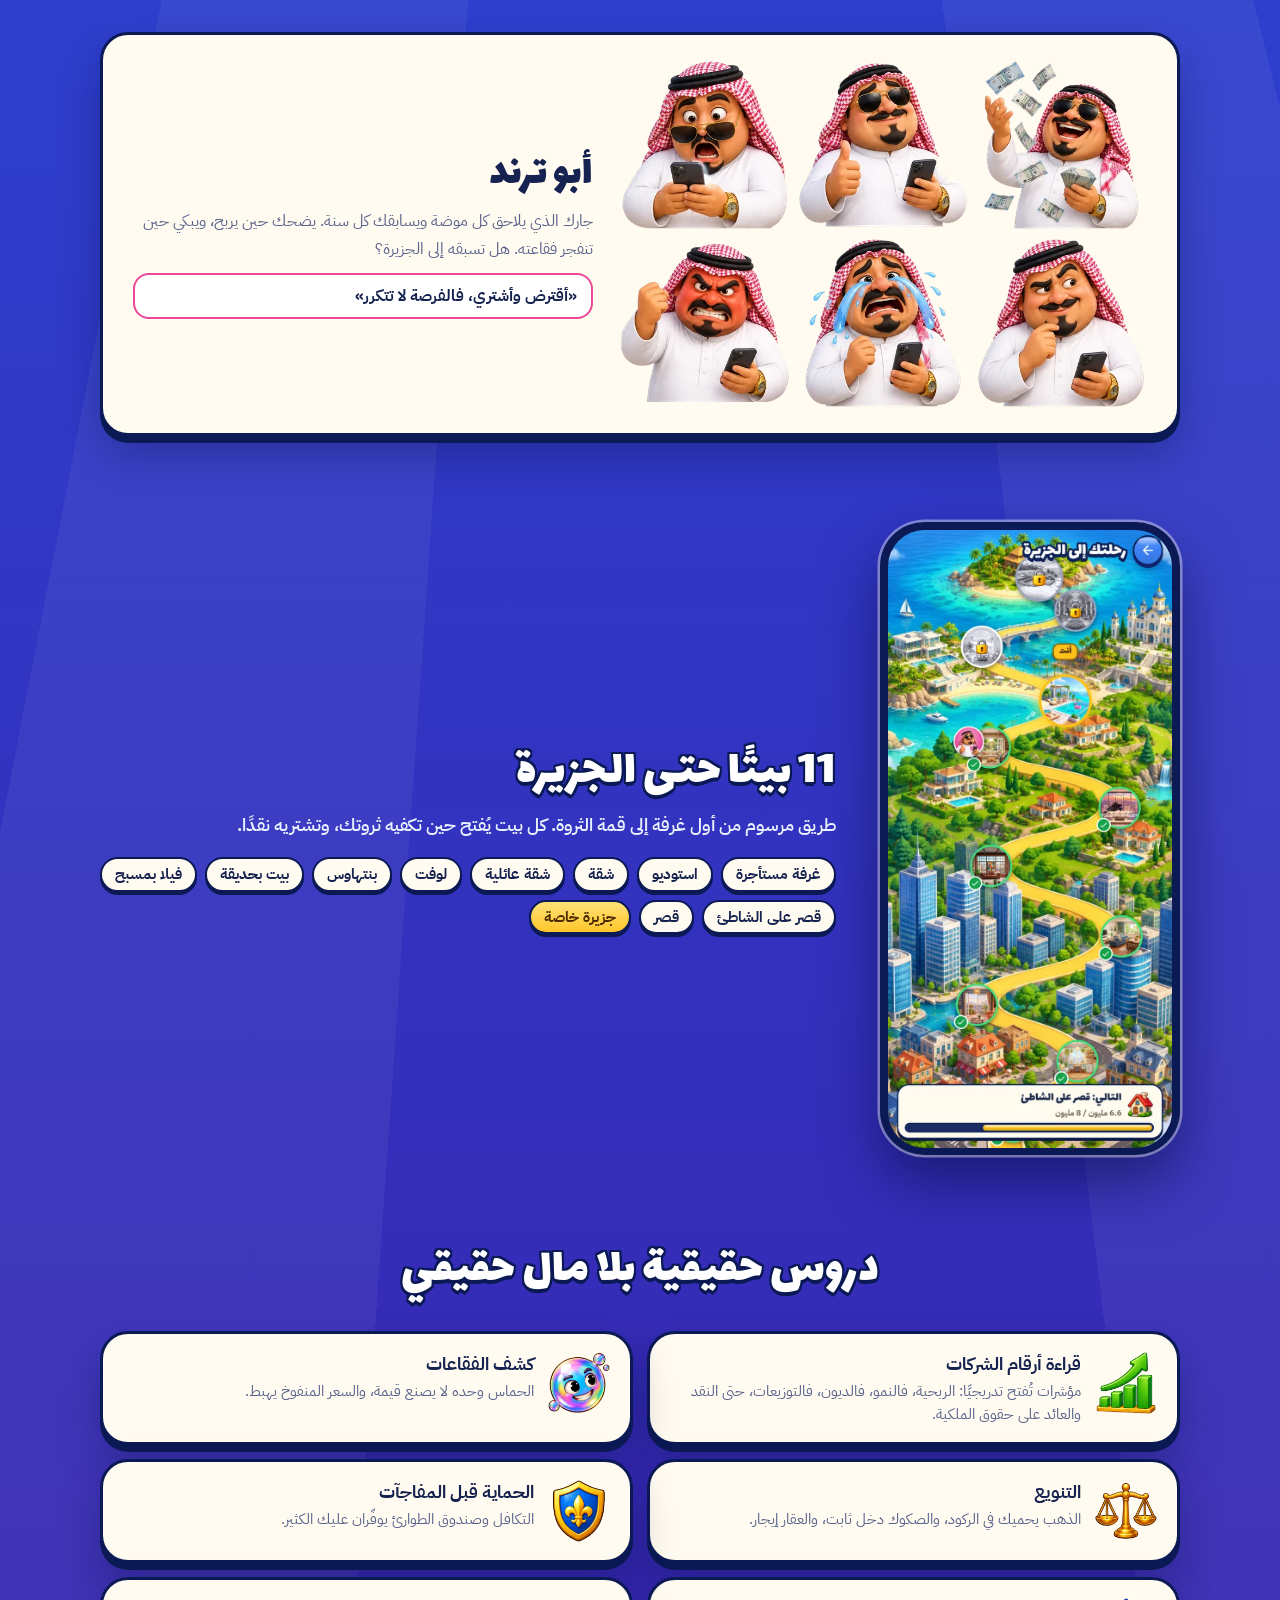
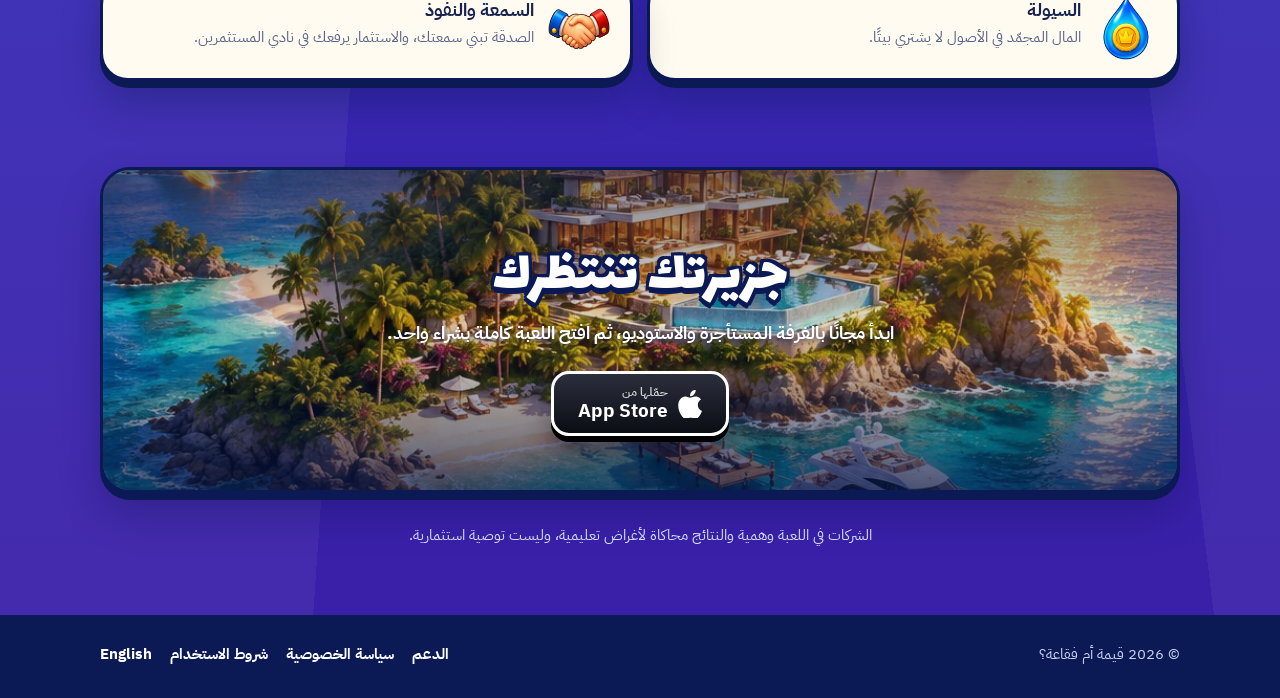
==== commit d4ecd894: "Redesign the site in the game's new look Sky and cream style from the 1.1 update, new art and screen" ====
--- a/index.html
+++ b/index.html
@@ -2,13 +2,20 @@
 <html lang="ar" dir="rtl">
 <head>
 <meta charset="utf-8">
-<meta name="viewport" content="width=device-width, initial-scale=1">
+<meta name="viewport" content="width=device-width, initial-scale=1, viewport-fit=cover">
 <meta name="apple-itunes-app" content="app-id=6826903202">
+<meta name="theme-color" content="#1F55E0">
 <title>قيمة أم فقاعة؟ — تعلّم الاستثمار باللعب</title>
-<meta name="description" content="لعبة تعليمية: اقرأ أرقام الشركات، وميّز القيمة الحقيقية من الفقاعة، وابنِ ثروتك من غرفة مستأجرة حتى جزيرة خاصة.">
+<meta name="description" content="لعبة تعليمية: اقرأ أرقام الشركات، واكشف الفقاعة قبل أن تنفجر، وابنِ ثروتك من غرفة مستأجرة حتى جزيرة خاصة.">
+<link rel="canonical" href="https://valueorbubble.github.io/">
+<link rel="alternate" hreflang="ar" href="https://valueorbubble.github.io/">
+<link rel="alternate" hreflang="en" href="https://valueorbubble.github.io/en.html">
+<meta property="og:type" content="website">
+<meta property="og:url" content="https://valueorbubble.github.io/">
 <meta property="og:title" content="قيمة أم فقاعة؟">
-<meta property="og:description" content="تعلّم الاستثمار باللعب: من غرفة مستأجرة حتى جزيرة خاصة.">
-<meta property="og:image" content="img/icon-512.png">
+<meta property="og:description" content="من غرفة مستأجرة إلى جزيرة خاصة: تعلّم الاستثمار باللعب.">
+<meta property="og:image" content="https://valueorbubble.github.io/img/og-ar.jpg">
+<meta name="twitter:card" content="summary_large_image">
 <link rel="icon" href="img/icon-64.png">
 <link rel="apple-touch-icon" href="img/icon-180.png">
 <link rel="preconnect" href="https://fonts.googleapis.com">
@@ -22,6 +29,7 @@
   <div class="wrap">
     <a class="brand display" href="index.html"><img src="img/icon-180.png" alt="">قيمة أم فقاعة؟</a>
     <nav class="nav-links">
+      <a class="pill hide-sm" href="#try">جرّب بطاقة</a>
       <a class="pill hide-sm" href="support.html">الدعم</a>
       <a class="pill" href="en.html" lang="en">English</a>
     </nav>
@@ -31,83 +39,144 @@
 <div class="hero">
   <div class="wrap">
     <div class="hero-text">
-      <img class="app-icon" src="img/icon-512.png" alt="أيقونة قيمة أم فقاعة؟">
-      <h1 class="display">قيمة أم فقاعة؟</h1>
-      <p class="lead">اقرأ أرقام الشركات، وميّز القيمة الحقيقية من الفقاعة، وابنِ ثروتك من غرفة مستأجرة حتى جزيرة خاصة.</p>
+      <h1 class="logo" aria-label="قيمة أم فقاعة؟">
+        <span class="row"><img src="img/art/gem.webp" alt=""><b class="gold" data-t="قيمة">قيمة</b></span>
+        <span class="or">أم</span>
+        <span class="row"><b class="ice" data-t="فقاعة؟">فقاعة؟</b><img src="img/art/bubble.webp" alt=""></span>
+      </h1>
+      <p class="tag">من غرفة مستأجرة إلى جزيرة خاصة</p>
+      <p class="lead">اقرأ أرقام الشركات، واكشف الفقاعة قبل أن تنفجر، وابنِ ثروتك بيتًا بعد بيت.</p>
       <div class="cta-row">
-        <a class="btn btn-store" href="https://apps.apple.com/app/id6826903202" rel="noopener"><svg width="22" height="26" viewBox="0 0 17 20" fill="#fff" aria-hidden="true"><path d="M14.1 10.6c0-2.6 2.1-3.8 2.2-3.9-1.2-1.8-3.1-2-3.7-2-1.6-.2-3.1.9-3.9.9-.8 0-2.1-.9-3.4-.9C3.5 4.8 1.9 5.8 1 7.4c-1.9 3.2-.5 8 1.3 10.6.9 1.3 1.9 2.7 3.3 2.7 1.3-.1 1.8-.9 3.4-.9 1.6 0 2 .9 3.4.8 1.4 0 2.3-1.3 3.2-2.6 1-1.5 1.4-2.9 1.4-3-.1 0-2.9-1.1-2.9-4.4zM11.5 3c.7-.9 1.2-2.1 1.1-3.3-1 0-2.3.7-3 1.6-.7.8-1.2 2-1.1 3.2 1.2.1 2.3-.6 3-1.5z"/></svg><span><small>حمّلها من</small>App Store</span></a>
-        <a class="btn btn-ghost" href="#play">شاهد اللعبة ↓</a>
+        <a class="btn btn-store" href="https://apps.apple.com/app/id6826903202" rel="noopener"><svg width="24" height="28" viewBox="0 0 17 20" fill="#fff" aria-hidden="true"><path d="M14.1 10.6c0-2.6 2.1-3.8 2.2-3.9-1.2-1.8-3.1-2-3.7-2-1.6-.2-3.1.9-3.9.9-.8 0-2.1-.9-3.4-.9C3.5 4.8 1.9 5.8 1 7.4c-1.9 3.2-.5 8 1.3 10.6.9 1.3 1.9 2.7 3.3 2.7 1.3-.1 1.8-.9 3.4-.9 1.6 0 2 .9 3.4.8 1.4 0 2.3-1.3 3.2-2.6 1-1.5 1.4-2.9 1.4-3-.1 0-2.9-1.1-2.9-4.4zM11.5 3c.7-.9 1.2-2.1 1.1-3.3-1 0-2.3.7-3 1.6-.7.8-1.2 2-1.1 3.2 1.2.1 2.3-.6 3-1.5z"/></svg><span><small>حمّلها من</small>App Store</span></a>
+        <a class="btn btn-gold" href="#try">جرّب بطاقة الآن</a>
       </div>
-      <div class="badges"><span>🎮 لعبة تعليمية</span><span>🆓 البداية مجانية</span><span>🚫 بلا إعلانات</span><span>🔒 بلا جمع بيانات</span></div>
+      <ul class="ticks"><li>البداية مجانية</li><li>بلا إعلانات</li><li>بلا اشتراك</li><li>لا نجمع بياناتك</li></ul>
     </div>
-    <div class="phones" aria-hidden="true">
-      <div class="phone a"><img src="img/ar-2-play.jpg" alt=""></div>
-      <div class="phone b"><img src="img/ar-1-home.jpg" alt=""></div>
+    <div class="hero-phones" aria-hidden="true">
+      <div class="phone a"><img width="660" height="1434" src="img/shots/ar-gem.webp" alt=""></div>
+      <div class="phone b"><img width="660" height="1434" src="img/shots/ar-card.webp" alt=""></div>
+      <img class="float" src="img/art/coins.webp" alt="" style="width:104px;inset-inline-end:-6px;bottom:50px">
+      <img class="float" src="img/art/emerald.webp" alt="" style="width:84px;inset-inline-start:-26px;top:10px;animation-delay:-2s">
     </div>
   </div>
 </div>
 
-<section id="play">
-  <div class="wrap center">
-    <p class="kicker">كيف تلعب؟</p>
-    <h2 class="title display">قرار واحد في كل بطاقة</h2>
-    <p class="sub">كل سنة تُعرض عليك شركات وهمية بأرقامها. قرارك يصنع ثروتك.</p>
-    <div class="grid4" style="text-align:start">
-      <div class="card"><div class="ico">👆</div><h3>اسحب البطاقة</h3><p>يمينًا للشراء، ويسارًا للتجاهل.</p></div>
-      <div class="card"><div class="ico">💎</div><h3>قيمة أم فقاعة؟</h3><p>اقرأ مكرر الربحية والنمو والديون، واكشف الفقاعة.</p></div>
-      <div class="card"><div class="ico">🏢</div><h3>نوّع أصولك</h3><p>ذهب وصكوك وعقار وأراضٍ وفنادق وموانئ.</p></div>
-      <div class="card"><div class="ico">🔑</div><h3>اشترِ بيتًا أفضل</h3><p>من غرفة مستأجرة حتى الجزيرة الخاصة.</p></div>
+<main>
+<section class="sec" id="try">
+  <i class="bub" style="width:150px;height:150px;inset-inline-start:-50px;top:60px"></i>
+  <i class="bub" style="width:90px;height:90px;inset-inline-end:6%;top:30px"></i>
+  <div class="wrap try">
+    <div>
+      <div class="head">
+        <h2 class="display st">جرّب قرارك الآن</h2>
+        <p>ثلاث شركات وهمية من اللعبة. اقرأ أرقامها، ثم اسحب البطاقة أو اضغط الزر.</p>
+      </div>
+      <ol class="steps">
+        <li class="win"><img src="img/art/chart.webp" alt=""><div><b>اقرأ الأرقام</b><span>مكرر الربحية والنمو والديون، ورقم جديد يُفتح مع تقدمك.</span></div></li>
+        <li class="win"><img src="img/art/coins.webp" alt=""><div><b>اسحب البطاقة</b><span>يمينًا للشراء، ويسارًا للتجاهل.</span></div></li>
+        <li class="win"><img src="img/art/gem.webp" alt=""><div><b>اعرف الحقيقة فورًا</b><span>تنقلب البطاقة: الجوهرة تلمع، والفقاعة تنفجر.</span></div></li>
+        <li class="win"><img src="img/art/key.webp" alt=""><div><b>اشترِ بيتًا أفضل</b><span>من غرفة مستأجرة حتى الجزيرة الخاصة.</span></div></li>
+      </ol>
+    </div>
+    <div>
+      <div class="demo" id="demo"><div class="phone" style="width:280px;margin:0 auto"><img width="660" height="1434" src="img/shots/ar-card.webp" alt="بطاقة شركة في اللعبة"></div></div>
+      <p class="demo-note">شركات وهمية ونتائج محاكاة، وليست توصية استثمارية.</p>
     </div>
   </div>
 </section>
 
-<section style="padding-top:0">
+<section class="sec" style="padding-top:20px">
   <div class="wrap">
-    <div class="journey">
-      <div class="in">
-        <h2 class="display">11 بيتًا في رحلة الثروة</h2>
-        <p style="margin:0;opacity:.9">كل بيت يُفتح حين تكفيه ثروتك، وتشتريه نقدًا.</p>
-        <div class="steps"><span>غرفة مستأجرة</span><span>استوديو</span><span>شقة</span><span>شقة عائلية</span><span>لوفت</span><span>بنتهاوس</span><span>بيت بحديقة</span><span>فيلا بمسبح</span><span>قصر على الشاطئ</span><span>قصر</span><span>جزيرة خاصة</span></div>
+    <div class="head">
+      <h2 class="display st">أكبر من مجرد بطاقات</h2>
+      <p>كل سنة قرارات جديدة، وسوق يتغير، ومنافس لا يهدأ.</p>
+    </div>
+    <div class="grid3">
+      <div class="win card"><img src="img/art/paper.webp" alt=""><div><h3>جريدة السوق</h3><p>مؤشر الخوف والطمع وأخبار القطاعات، في سوق يمر بالطفرة والهوس والانهيار.</p></div></div>
+      <div class="win card"><img src="img/art/pin.webp" alt=""><div><h3>محفظة الأسهم</h3><p>احتفظ بالرابحين سنوات. وفي الانهيار: تصمد أم تبيع؟</p></div></div>
+      <div class="win card"><img src="img/art/star.webp" alt=""><div><h3>16 مهارة</h3><p>تتعلمها بالنجوم، ويرثها أبناؤك جيلًا بعد جيل.</p></div></div>
+      <div class="win card"><img src="img/art/goldbars.webp" alt=""><div><h3>أصول متنوعة</h3><p>ذهب وصكوك وعقار وأراضٍ وفنادق وموانئ، وشركات خاصة.</p></div></div>
+      <div class="win card"><img src="img/art/target.webp" alt=""><div><h3>مهام وجوائز</h3><p>3 مهام دائمًا، وجوائز للسنة المثالية وللقرارات الصحيحة المتتالية.</p></div></div>
+      <div class="win card"><img src="img/art/trophy.webp" alt=""><div><h3>سلم الأثرياء</h3><p>نافس اللاعبين كل أسبوع عبر Game Center، واجمع الإنجازات.</p></div></div>
+    </div>
+  </div>
+</section>
+
+<section class="sec" style="padding-top:20px">
+  <div class="head wrap"><h2 class="display st">من داخل اللعبة</h2></div>
+  <div class="gallery" tabindex="0" aria-label="لقطات من اللعبة">
+    <figure><div class="phone"><img width="660" height="1434" src="img/shots/ar-card.webp" alt="بطاقة شركة" loading="lazy"></div><figcaption>اقرأ الأرقام وقرّر</figcaption></figure>
+    <figure><div class="phone"><img width="660" height="1434" src="img/shots/ar-gem.webp" alt="كشف جوهرة" loading="lazy"></div><figcaption>اكتشف الجواهر</figcaption></figure>
+    <figure><div class="phone"><img width="660" height="1434" src="img/shots/ar-pop.webp" alt="انفجار فقاعة" loading="lazy"></div><figcaption>وتجنّب الفقاعات</figcaption></figure>
+    <figure><div class="phone"><img width="660" height="1434" src="img/shots/ar-home.webp" alt="الرئيسية" loading="lazy"></div><figcaption>بيتك وثروتك</figcaption></figure>
+    <figure><div class="phone"><img width="660" height="1434" src="img/shots/ar-paper.webp" alt="جريدة السوق" loading="lazy"></div><figcaption>جريدة السوق</figcaption></figure>
+    <figure><div class="phone"><img width="660" height="1434" src="img/shots/ar-result.webp" alt="نتيجة السنة" loading="lazy"></div><figcaption>تفوّق على السوق</figcaption></figure>
+    <figure><div class="phone"><img width="660" height="1434" src="img/shots/ar-crash.webp" alt="انهيار السوق" loading="lazy"></div><figcaption>انهيار! تصمد أم تبيع؟</figcaption></figure>
+    <figure><div class="phone"><img width="660" height="1434" src="img/shots/ar-assets.webp" alt="الأصول" loading="lazy"></div><figcaption>أصولك ومحفظتك</figcaption></figure>
+    <figure><div class="phone"><img width="660" height="1434" src="img/shots/ar-skills.webp" alt="المهارات" loading="lazy"></div><figcaption>مهارات تُورَّث</figcaption></figure>
+  </div>
+</section>
+
+<section class="sec" style="padding-top:20px">
+  <div class="wrap">
+    <div class="win tony">
+      <div class="faces" aria-hidden="true">
+        <img width="300" height="300" src="img/art/tony-laugh.webp" alt="" loading="lazy">
+        <img width="300" height="300" src="img/art/tony-smug.webp" alt="" loading="lazy">
+        <img width="300" height="300" src="img/art/tony-shock.webp" alt="" loading="lazy">
+        <img width="300" height="300" src="img/art/tony-sly.webp" alt="" loading="lazy">
+        <img width="300" height="300" src="img/art/tony-cry.webp" alt="" loading="lazy">
+        <img width="300" height="300" src="img/art/tony-angry.webp" alt="" loading="lazy">
+      </div>
+      <div>
+        <h2 class="display">أبو ترند</h2>
+        <p>جارك الذي يلاحق كل موضة ويسابقك كل سنة. يضحك حين يربح، ويبكي حين تنفجر فقاعته. هل تسبقه إلى الجزيرة؟</p>
+        <blockquote>«أقترض وأشتري، فالفرصة لا تتكرر»</blockquote>
       </div>
     </div>
   </div>
 </section>
 
-<section style="padding-top:20px">
-  <div class="wrap">
-    <p class="kicker">من داخل اللعبة</p>
-    <h2 class="title display">لقطات</h2>
-    <div class="gallery">
-      <figure><div class="frame"><img src="img/ar-1-home.jpg" alt="الرئيسية" loading="lazy"></div><figcaption>بيتك وثروتك</figcaption></figure>
-      <figure><div class="frame"><img src="img/ar-2-play.jpg" alt="بطاقة شركة" loading="lazy"></div><figcaption>اقرأ الأرقام وقرّر</figcaption></figure>
-      <figure><div class="frame"><img src="img/ar-3-year.jpg" alt="نتيجة السنة" loading="lazy"></div><figcaption>نتيجة السنة</figcaption></figure>
-      <figure><div class="frame"><img src="img/ar-4-assets.jpg" alt="الأصول" loading="lazy"></div><figcaption>أصولك</figcaption></figure>
-      <figure><div class="frame"><img src="img/ar-5-protect.jpg" alt="الحماية" loading="lazy"></div><figcaption>التكافل والطوارئ</figcaption></figure>
-      <figure><div class="frame"><img src="img/ar-6-club.jpg" alt="نادي المستثمرين" loading="lazy"></div><figcaption>النفوذ والسمعة</figcaption></figure>
+<section class="sec" style="padding-top:20px">
+  <div class="wrap journey">
+    <div class="phone"><img width="660" height="1434" src="img/shots/ar-map.webp" alt="خريطة الرحلة إلى الجزيرة" loading="lazy"></div>
+    <div>
+      <div class="head">
+        <h2 class="display st">11 بيتًا حتى الجزيرة</h2>
+        <p>طريق مرسوم من أول غرفة إلى قمة الثروة. كل بيت يُفتح حين تكفيه ثروتك، وتشتريه نقدًا.</p>
+      </div>
+      <ul class="homes"><li>غرفة مستأجرة</li><li>استوديو</li><li>شقة</li><li>شقة عائلية</li><li>لوفت</li><li>بنتهاوس</li><li>بيت بحديقة</li><li>فيلا بمسبح</li><li>قصر على الشاطئ</li><li>قصر</li><li>جزيرة خاصة</li></ul>
     </div>
   </div>
 </section>
 
-<section style="padding-top:20px">
+<section class="sec" style="padding-top:20px">
   <div class="wrap">
-    <p class="kicker">ماذا ستتعلم؟</p>
-    <h2 class="title display">دروس حقيقية بلا مال حقيقي</h2>
-    <div class="learn">
-      <div><em>📊</em><p style="margin:0"><b>قراءة أرقام الشركات</b><span>رقم جديد كل سنتين: الربحية، ثم النمو، ثم الديون، ثم التوزيعات.</span></p></div>
-      <div><em>🫧</em><p style="margin:0"><b>كشف الفقاعات</b><span>الحماس وحده لا يصنع قيمة، والسعر المنفوخ يهبط.</span></p></div>
-      <div><em>🥇</em><p style="margin:0"><b>التنويع</b><span>الذهب يحميك في الركود، والصكوك دخل ثابت، والعقار إيجار.</span></p></div>
-      <div><em>🛡️</em><p style="margin:0"><b>الحماية قبل المفاجآت</b><span>التكافل وصندوق الطوارئ يوفّران عليك الكثير.</span></p></div>
-      <div><em>💧</em><p style="margin:0"><b>السيولة</b><span>المال المجمّد في الأصول لا يشتري بيتًا.</span></p></div>
-      <div><em>🤝</em><p style="margin:0"><b>السمعة والنفوذ</b><span>الصدقة تبني سمعتك، والاستثمار يرفعك في نادي المستثمرين.</span></p></div>
+    <div class="head">
+      <h2 class="display st">دروس حقيقية بلا مال حقيقي</h2>
+    </div>
+    <div class="grid2">
+      <div class="win card"><img src="img/art/chart.webp" alt="" loading="lazy"><div><h3>قراءة أرقام الشركات</h3><p>مؤشرات تُفتح تدريجيًا: الربحية، فالنمو، فالديون، فالتوزيعات، حتى النقد والعائد على حقوق الملكية.</p></div></div>
+      <div class="win card"><img src="img/art/bubble.webp" alt="" loading="lazy"><div><h3>كشف الفقاعات</h3><p>الحماس وحده لا يصنع قيمة، والسعر المنفوخ يهبط.</p></div></div>
+      <div class="win card"><img src="img/art/scale.webp" alt="" loading="lazy"><div><h3>التنويع</h3><p>الذهب يحميك في الركود، والصكوك دخل ثابت، والعقار إيجار.</p></div></div>
+      <div class="win card"><img src="img/art/shield.webp" alt="" loading="lazy"><div><h3>الحماية قبل المفاجآت</h3><p>التكافل وصندوق الطوارئ يوفّران عليك الكثير.</p></div></div>
+      <div class="win card"><img src="img/art/drop.webp" alt="" loading="lazy"><div><h3>السيولة</h3><p>المال المجمّد في الأصول لا يشتري بيتًا.</p></div></div>
+      <div class="win card"><img src="img/art/handshake.webp" alt="" loading="lazy"><div><h3>السمعة والنفوذ</h3><p>الصدقة تبني سمعتك، والاستثمار يرفعك في نادي المستثمرين.</p></div></div>
     </div>
   </div>
 </section>
 
-<section style="padding-top:10px">
+<section class="sec" style="padding-top:20px">
   <div class="wrap">
-    <p class="note">⚠️ الشركات في اللعبة وهمية والنتائج محاكاة لأغراض تعليمية، وليست توصية استثمارية.</p>
+    <div class="final">
+      <h2 class="display">جزيرتك تنتظرك</h2>
+      <p>ابدأ مجانًا بالغرفة المستأجرة والاستوديو، ثم افتح اللعبة كاملة بشراء واحد.</p>
+      <a class="btn btn-store" href="https://apps.apple.com/app/id6826903202" rel="noopener"><svg width="24" height="28" viewBox="0 0 17 20" fill="#fff" aria-hidden="true"><path d="M14.1 10.6c0-2.6 2.1-3.8 2.2-3.9-1.2-1.8-3.1-2-3.7-2-1.6-.2-3.1.9-3.9.9-.8 0-2.1-.9-3.4-.9C3.5 4.8 1.9 5.8 1 7.4c-1.9 3.2-.5 8 1.3 10.6.9 1.3 1.9 2.7 3.3 2.7 1.3-.1 1.8-.9 3.4-.9 1.6 0 2 .9 3.4.8 1.4 0 2.3-1.3 3.2-2.6 1-1.5 1.4-2.9 1.4-3-.1 0-2.9-1.1-2.9-4.4zM11.5 3c.7-.9 1.2-2.1 1.1-3.3-1 0-2.3.7-3 1.6-.7.8-1.2 2-1.1 3.2 1.2.1 2.3-.6 3-1.5z"/></svg><span><small>حمّلها من</small>App Store</span></a>
+    </div>
+    <p class="note">الشركات في اللعبة وهمية والنتائج محاكاة لأغراض تعليمية، وليست توصية استثمارية.</p>
   </div>
 </section>
+</main>
 
 <footer>
   <div class="wrap">
@@ -115,5 +184,6 @@
     <nav><a href="support.html">الدعم</a><a href="privacy.html">سياسة الخصوصية</a><a href="terms.html">شروط الاستخدام</a><a href="en.html" lang="en">English</a></nav>
   </div>
 </footer>
+<script src="play.js" defer></script>
 </body>
 </html>
--- a/style.css
+++ b/style.css
@@ -1,180 +1,303 @@
-/* موقع «قيمة أم فقاعة؟»: ألوان الأيقونة (برتقالي ووردي) مع خطوط اللعبة */
+/* موقع «قيمة أم فقاعة؟» بهوية اللعبة: سماء زرقاء وأشعة، ولوحات كريمية بحد كحلي، وأزرار بارزة، وخط Lalezar */
 :root {
-  --bg: #fff8f3;
-  --surface: #ffffff;
-  --ink: #1d1033;
-  --muted: #6b5d7d;
-  --line: #f1e3ea;
-  --brand1: #ff8a1f;
-  --brand2: #e8247c;
-  --brand3: #7b2ff7;
-  --gold: #f6c337;
-  --shadow: 0 18px 50px rgba(77, 22, 70, .16);
-}
-@media (prefers-color-scheme: dark) {
-  :root {
-    --bg: #150b22;
-    --surface: #221437;
-    --ink: #fbf3ff;
-    --muted: #b9a8cc;
-    --line: #34234d;
-    --shadow: 0 18px 50px rgba(0, 0, 0, .45);
-  }
+  --navy: #0B1A55;
+  --sky: #1F55E0;
+  --deep: #3A1FA8;
+  --bg: #1F55E0;
+  --surface: #FFFBF0;
+  --surface2: #FFF1CF;
+  --ink: #16224F;
+  --muted: #59628C;
+  --line: #E9D9AE;
+  --gold: #FFC629;
+  --gold-lip: #9A6200;
+  --gold-ink: #4A2A00;
+  --green: #22C55E;
+  --green-lip: #11702F;
+  --red: #EF4444;
+  --red-lip: #8F1616;
+  --pink: #EC4899;
+  --outline-1: 2px 0 0 var(--navy), -2px 0 0 var(--navy), 0 2px 0 var(--navy), 0 -2px 0 var(--navy), 2px 2px 0 var(--navy), -2px 2px 0 var(--navy), 2px -2px 0 var(--navy), -2px -2px 0 var(--navy), 0 4px 0 var(--navy);
+  --outline-2: 3px 0 0 var(--navy), -3px 0 0 var(--navy), 0 3px 0 var(--navy), 0 -3px 0 var(--navy), 3px 3px 0 var(--navy), -3px 3px 0 var(--navy), 3px -3px 0 var(--navy), -3px -3px 0 var(--navy), 0 6px 0 var(--navy);
 }
 * { box-sizing: border-box; }
-html { scroll-behavior: smooth; }
+html { scroll-behavior: smooth; -webkit-text-size-adjust: 100%; }
 body {
   margin: 0;
   font-family: "IBM Plex Sans Arabic", -apple-system, "Segoe UI", Tahoma, sans-serif;
-  background: var(--bg);
-  color: var(--ink);
+  background: var(--deep) linear-gradient(180deg, var(--sky) 0, #2C43D2 55%, var(--deep) 100%);
+  color: #fff;
   line-height: 1.75;
   -webkit-font-smoothing: antialiased;
-}
-img { max-width: 100%; display: block; }
+  overflow-x: hidden;
+}
+img { max-width: 100%; height: auto; display: block; }
 a { color: inherit; }
-.wrap { max-width: 1080px; margin: 0 auto; padding: 0 20px; }
+button { font: inherit; }
+.wrap { max-width: 1120px; margin: 0 auto; padding: 0 20px; }
 .display { font-family: "Lalezar", "IBM Plex Sans Arabic", sans-serif; font-weight: 400; letter-spacing: 0; }
-[dir="ltr"] .display { font-family: "Lalezar", -apple-system, sans-serif; }
+.st { color: #fff; text-shadow: var(--outline-1); }
 
 /* الشريط العلوي */
 .nav { position: absolute; inset: 0 0 auto 0; z-index: 5; }
-.nav .wrap { display: flex; align-items: center; justify-content: space-between; padding-top: 18px; }
-.brand { display: flex; align-items: center; gap: 10px; text-decoration: none; color: #fff; font-size: 1.35rem; }
-.brand img { width: 42px; height: 42px; border-radius: 12px; box-shadow: 0 4px 14px rgba(0,0,0,.25); }
+.nav .wrap { display: flex; align-items: center; justify-content: space-between; padding-top: 16px; }
+.brand { display: flex; align-items: center; gap: 10px; text-decoration: none; color: #fff; font-size: 1.4rem; text-shadow: var(--outline-1); }
+.brand img { width: 44px; height: 44px; border-radius: 12px; border: 2.5px solid #fff; box-shadow: 0 3px 0 var(--navy); }
 .nav-links { display: flex; gap: 8px; }
 .pill {
-  display: inline-flex; align-items: center; gap: 6px;
-  padding: 8px 16px; border-radius: 999px; text-decoration: none; font-weight: 700; font-size: .92rem;
-  background: rgba(255,255,255,.18); color: #fff; border: 1.5px solid rgba(255,255,255,.35);
-  backdrop-filter: blur(8px); -webkit-backdrop-filter: blur(8px);
-}
-.pill:hover { background: rgba(255,255,255,.3); }
-
-/* الواجهة الأولى */
+  display: inline-flex; align-items: center; padding: 6px 15px; border-radius: 999px; text-decoration: none; font-weight: 700; font-size: .92rem;
+  background: var(--surface); color: var(--ink); border: 2.5px solid var(--navy); box-shadow: 0 3px 0 var(--navy);
+}
+.pill:hover { background: var(--surface2); }
+
+/* الأزرار البارزة */
+.btn {
+  display: inline-flex; align-items: center; justify-content: center; gap: 10px; padding: 13px 26px; border-radius: 18px;
+  font-family: "Lalezar", "IBM Plex Sans Arabic", sans-serif; font-weight: 400; text-decoration: none; font-size: 1.3rem; line-height: 1.3;
+  border: 3px solid var(--navy); cursor: pointer; transition: transform .08s, box-shadow .08s; -webkit-tap-highlight-color: transparent;
+}
+.btn:active { transform: translateY(4px); }
+.btn-gold { background: linear-gradient(180deg, #FFE27A, var(--gold) 55%, #F7AE12); color: var(--gold-ink); box-shadow: 0 6px 0 var(--gold-lip); }
+.btn-gold:active { box-shadow: 0 2px 0 var(--gold-lip); }
+.btn-green { background: linear-gradient(180deg, #55E08C, var(--green) 55%, #17A84B); color: #fff; text-shadow: var(--outline-1); box-shadow: 0 6px 0 var(--green-lip); }
+.btn-green:active { box-shadow: 0 2px 0 var(--green-lip); }
+.btn-red { background: linear-gradient(180deg, #FF7B72, var(--red) 55%, #D62C2C); color: #fff; text-shadow: var(--outline-1); box-shadow: 0 6px 0 var(--red-lip); }
+.btn-red:active { box-shadow: 0 2px 0 var(--red-lip); }
+.btn-store { background: linear-gradient(180deg, #2B2F3C, #0B0D14); color: #fff; border-color: #fff; box-shadow: 0 6px 0 #000, 0 14px 26px rgba(5, 10, 50, .4); padding: 11px 24px; font-family: "IBM Plex Sans Arabic", -apple-system, sans-serif; font-weight: 700; font-size: 1.2rem; text-align: start; }
+.btn-store:active { box-shadow: 0 2px 0 #000; }
+.btn-store small { display: block; font-weight: 600; opacity: .8; font-size: .74rem; line-height: 1.2; }
+.btn-store span { line-height: 1.2; }
+
+/* الواجهة الأولى: جزيرة الحلم كما في شاشة افتتاح اللعبة */
 .hero {
-  position: relative; overflow: hidden; color: #fff;
-  background: linear-gradient(135deg, var(--brand1), var(--brand2) 55%, var(--brand3));
-  padding: 110px 0 0;
-}
-.hero::before {
-  content: ""; position: absolute; inset: 0;
-  background: url(img/island.jpg) center / cover no-repeat; opacity: .28; mix-blend-mode: soft-light;
-}
-.hero .wrap { position: relative; display: grid; grid-template-columns: 1.05fr .95fr; gap: 30px; align-items: end; }
-.hero-text { padding-bottom: 80px; }
-.app-icon { width: 108px; height: 108px; border-radius: 26px; box-shadow: 0 14px 34px rgba(0,0,0,.3); border: 3px solid rgba(255,255,255,.6); }
-.hero h1 { font-size: clamp(2.6rem, 6vw, 4.3rem); line-height: 1.15; margin: 18px 0 8px; text-shadow: 0 4px 0 rgba(0,0,0,.12); }
-.hero p.lead { font-size: 1.18rem; max-width: 520px; margin: 0 0 26px; opacity: .96; }
-.cta-row { display: flex; flex-wrap: wrap; gap: 12px; align-items: center; }
-.btn {
-  display: inline-flex; align-items: center; gap: 10px; padding: 14px 24px; border-radius: 18px;
-  font-weight: 800; text-decoration: none; font-size: 1.02rem; border: 0; cursor: pointer;
-}
-.btn-store { background: #0d0a14; color: #fff; box-shadow: 0 6px 0 rgba(0,0,0,.35); }
-.btn-store small { display: block; font-weight: 600; opacity: .75; font-size: .75rem; line-height: 1.2; }
-.btn-store span { line-height: 1.25; }
-.btn-ghost { background: rgba(255,255,255,.18); color: #fff; border: 1.5px solid rgba(255,255,255,.5); }
-.badges { display: flex; flex-wrap: wrap; gap: 8px; margin-top: 22px; }
-.badges span { background: rgba(255,255,255,.18); border: 1px solid rgba(255,255,255,.35); padding: 4px 12px; border-radius: 999px; font-size: .85rem; font-weight: 600; }
+  position: relative; overflow: hidden; display: flex; align-items: center; min-height: 100vh; min-height: 100svh; padding: 96px 0 70px;
+  background: var(--sky) url(img/key.webp) 50% 60% / cover no-repeat;
+}
+.hero::before { content: ""; position: absolute; inset: 0; background: linear-gradient(180deg, rgba(6, 20, 70, .6), rgba(6, 20, 70, .12) 34%, rgba(6, 20, 70, 0) 62%, var(--sky) 100%); }
+.hero .wrap { position: relative; width: 100%; display: grid; grid-template-columns: 1.1fr .9fr; gap: 30px; align-items: center; }
+.hero-text { position: relative; text-align: center; }
+.hero-text::before { content: ""; position: absolute; inset: -30px -40px; background: radial-gradient(closest-side, rgba(6, 20, 70, .62), rgba(6, 20, 70, .38) 62%, transparent); }
+.hero-text > * { position: relative; }
+.logo { margin: 0 auto; font-family: "Lalezar", "IBM Plex Sans Arabic", sans-serif; font-weight: 400; font-size: clamp(4.1rem, 9.4vw, 7.2rem); line-height: 1; display: flex; flex-direction: column; align-items: center; }
+.logo .row { display: flex; align-items: center; gap: .08em; }
+.logo .row img { width: .84em; height: .84em; }
+.logo b { position: relative; display: inline-block; font-weight: 400; color: transparent; padding: .06em .05em 0; }
+.logo b::before, .logo b::after { content: attr(data-t); position: absolute; inset: 0; padding: inherit; }
+.logo b::before { -webkit-text-stroke: .13em var(--stroke); color: var(--stroke); filter: drop-shadow(0 .05em 0 var(--stroke)); }
+.logo b::after { background: var(--fill); -webkit-background-clip: text; background-clip: text; color: transparent; }
+.logo .gold { --stroke: #4A2200; --fill: linear-gradient(180deg, #FFF8C4 12%, #FFCB2E 52%, #F08A00 88%); }
+.logo .ice { --stroke: #2A1170; --fill: linear-gradient(180deg, #E4FBFF 12%, #7FD0FF 52%, #FF7ADB 92%); }
+.logo .or {
+  font-size: .4em; color: #fff; background: #E5484D; border: 2.5px solid #fff; border-radius: 12px; padding: .1em .55em 0; margin: -.3em 0 -.42em; position: relative; z-index: 1;
+  transform: rotate(-3deg); box-shadow: 0 3px 0 #7A1212; text-shadow: 1.5px 0 0 #7A1212, -1.5px 0 0 #7A1212, 0 1.5px 0 #7A1212, 0 -1.5px 0 #7A1212;
+}
+.tag { font-family: "Lalezar", "IBM Plex Sans Arabic", sans-serif; font-size: clamp(1.45rem, 3vw, 2rem); line-height: 1.3; margin: 12px 0 6px; color: #fff; text-shadow: var(--outline-1); }
+.lead { font-size: 1.1rem; font-weight: 600; max-width: 520px; margin: 0 auto 20px; text-shadow: 0 1px 6px rgba(5, 12, 60, .85); }
+.cta-row { display: flex; flex-wrap: wrap; gap: 14px; align-items: center; justify-content: center; }
+.ticks { list-style: none; display: flex; flex-wrap: wrap; justify-content: center; gap: 6px 8px; margin: 20px 0 0; padding: 0; }
+.ticks li { background: rgba(9, 22, 84, .62); border: 1.5px solid rgba(255, 255, 255, .45); padding: 2px 12px; border-radius: 999px; font-size: .86rem; font-weight: 700; }
 
 /* إطارات الجوال */
-.phones { position: relative; height: 560px; }
-.phone {
-  position: absolute; bottom: -40px; width: 250px; border-radius: 38px; padding: 9px;
-  background: #0d0a14; box-shadow: 0 30px 60px rgba(30, 5, 40, .45);
-}
-.phone img { border-radius: 30px; width: 100%; }
-.phone.a { inset-inline-start: 0; transform: rotate(-6deg); bottom: -70px; }
-.phone.b { inset-inline-start: 150px; z-index: 2; width: 270px; }
-[dir="rtl"] .phone.a { transform: rotate(6deg); }
+.hero-phones { position: relative; height: 620px; }
+.phone { background: var(--navy); border-radius: 15% / 6.9%; padding: 2.6%; box-shadow: 0 0 0 2.5px rgba(255, 255, 255, .4), 0 26px 56px rgba(5, 10, 60, .55); }
+.phone img { width: 100%; border-radius: 12.8% / 5.9%; }
+.hero-phones .phone { position: absolute; top: 0; width: 278px; }
+.hero-phones .a { inset-inline-end: 16px; top: 16px; transform: rotate(7deg); }
+.hero-phones .b { inset-inline-start: 6px; top: 50px; z-index: 2; transform: rotate(-4deg); }
+[dir="rtl"] .hero-phones .a { transform: rotate(-7deg); }
+[dir="rtl"] .hero-phones .b { transform: rotate(4deg); }
+.float { position: absolute; z-index: 3; animation: float 5s ease-in-out infinite; filter: drop-shadow(0 10px 10px rgba(5, 10, 60, .45)); }
+@keyframes float { 50% { transform: translateY(-14px) rotate(4deg); } }
 
 /* الأقسام */
-section { padding: 84px 0; }
-.kicker { color: var(--brand2); font-weight: 800; letter-spacing: .02em; font-size: .95rem; margin: 0 0 6px; }
-h2.title { font-size: clamp(2rem, 4vw, 2.8rem); line-height: 1.2; margin: 0 0 14px; }
-.sub { color: var(--muted); font-size: 1.08rem; max-width: 640px; margin: 0 0 36px; }
-.center { text-align: center; }
-.center .sub { margin-inline: auto; }
-
-.grid4 { display: grid; grid-template-columns: repeat(4, 1fr); gap: 16px; }
-.card {
-  background: var(--surface); border: 2px solid var(--line); border-radius: 24px; padding: 22px;
-  box-shadow: 0 6px 0 var(--line);
-}
-.card .ico {
-  width: 54px; height: 54px; border-radius: 16px; display: grid; place-items: center; font-size: 1.7rem;
-  background: linear-gradient(135deg, #ffe6cf, #ffd3e6); margin-bottom: 12px;
-}
-.card h3 { margin: 0 0 4px; font-size: 1.15rem; }
-.card p { margin: 0; color: var(--muted); font-size: .97rem; }
+main { position: relative; overflow: hidden; background: linear-gradient(180deg, var(--sky) 0, #2C43D2 45%, var(--deep) 100%); }
+main::before { content: ""; position: absolute; inset: 0; pointer-events: none; background: repeating-conic-gradient(from 4deg at 50% -160px, rgba(255, 255, 255, .05) 0 7deg, transparent 7deg 18deg); }
+.sec { position: relative; padding: 66px 0; }
+.head { text-align: center; margin-bottom: 30px; }
+.head h2 { font-size: clamp(2.1rem, 5vw, 3.1rem); line-height: 1.2; margin: 0; }
+.head p { font-size: 1.1rem; font-weight: 600; max-width: 640px; margin: 8px auto 0; color: #EAF1FF; }
+.bub { position: absolute; border-radius: 50%; pointer-events: none; background: radial-gradient(circle at 32% 28%, rgba(255, 255, 255, .42), rgba(255, 255, 255, .05) 56%, rgba(255, 255, 255, .16)); border: 2px solid rgba(255, 255, 255, .24); }
+
+.win { background: var(--surface); color: var(--ink); border: 3px solid var(--navy); border-radius: 28px; box-shadow: 0 7px 0 var(--navy), 0 20px 40px rgba(6, 12, 60, .3); }
+
+/* جرّب بطاقة */
+.try { display: grid; grid-template-columns: 1fr 400px; gap: 46px; align-items: center; }
+.try .head { text-align: start; margin-bottom: 18px; }
+.try .head p { margin-inline: 0; }
+.steps { list-style: none; margin: 0; padding: 0; display: grid; gap: 12px; }
+.steps li { display: flex; align-items: center; gap: 14px; padding: 11px 16px; }
+.steps img { width: 54px; height: 54px; flex: none; }
+.steps b { display: block; font-size: 1.08rem; line-height: 1.35; }
+.steps span { color: var(--muted); font-size: .96rem; line-height: 1.5; display: block; }
+
+.demo { width: 100%; max-width: 400px; margin: 0 auto; }
+.d-top { display: flex; align-items: center; justify-content: space-between; margin-bottom: 8px; font-weight: 700; }
+.d-dots { display: flex; gap: 5px; flex: 1; margin-inline-start: 12px; }
+.d-dots i { flex: 1; height: 9px; border-radius: 9px; background: rgba(255, 255, 255, .3); border: 1px solid rgba(14, 34, 89, .4); }
+.d-dots i.now { background: var(--gold); }
+.d-dots i.ok { background: #3EE07F; }
+.d-dots i.no { background: #FF6B5E; }
+.stage { perspective: 1300px; touch-action: pan-y; }
+.flip { position: relative; transform-style: preserve-3d; -webkit-transform-style: preserve-3d; transition: transform .46s ease-in-out; }
+.flip.on { transform: rotateY(180deg); }
+.face { -webkit-backface-visibility: hidden; backface-visibility: hidden; border-radius: 26px; overflow: hidden; border: 3px solid var(--navy); background: var(--surface); color: var(--ink); box-shadow: 0 6px 0 var(--navy); }
+.front { position: relative; cursor: grab; user-select: none; -webkit-user-select: none; }
+.back { position: absolute; inset: 0; transform: rotateY(180deg); display: flex; flex-direction: column; border-color: var(--tone); box-shadow: 0 6px 0 var(--tone); }
+.d-scene { position: relative; height: 196px; background: var(--navy); }
+.d-scene img { width: 100%; height: 100%; object-fit: cover; pointer-events: none; }
+.d-scene::after { content: ""; position: absolute; inset: 40% 0 0; background: linear-gradient(180deg, transparent, rgba(8, 16, 60, .82)); }
+.d-name { position: absolute; z-index: 1; inset-inline: 12px; bottom: 10px; display: flex; align-items: center; gap: 10px; color: #fff; }
+.d-logo { width: 46px; height: 46px; flex: none; display: grid; place-items: center; border-radius: 13px; background: rgba(255, 255, 255, .92); color: var(--navy); font-family: "Lalezar", sans-serif; font-size: 1.5rem; line-height: 1; padding-top: 4px; }
+.d-name small { display: block; font-size: .78rem; font-weight: 600; line-height: 1.25; }
+.d-name b { display: block; font-family: "Lalezar", sans-serif; font-weight: 400; font-size: 1.42rem; line-height: 1.2; text-shadow: var(--outline-1); }
+.d-body { padding: 11px; display: grid; gap: 8px; }
+.d-pe { background: var(--surface2); border: 2px solid var(--line); border-radius: 15px; padding: 7px 12px 10px; }
+.d-pe-row { display: flex; align-items: center; justify-content: space-between; gap: 8px; }
+.d-pe-row b { display: block; line-height: 1.3; }
+.d-pe-row small { color: var(--muted); font-size: .78rem; display: block; line-height: 1.3; }
+.d-pe-row strong { font-family: "Lalezar", sans-serif; font-weight: 400; font-size: 1.9rem; line-height: 1; }
+.gauge { position: relative; height: 8px; border-radius: 8px; margin-top: 6px; background: linear-gradient(90deg, #22C55E, #FACC15 50%, #EF4444); }
+.gauge::before { content: ""; position: absolute; inset-inline-start: 50%; top: -3px; bottom: -3px; width: 2px; background: var(--navy); }
+.gauge i { position: absolute; top: 50%; width: 15px; height: 15px; margin: -7.5px -7.5px; border-radius: 50%; background: #fff; border: 3px solid var(--navy); }
+[dir="rtl"] .gauge { transform: scaleX(-1); }
+.d-tiles { display: grid; grid-template-columns: 1fr 1fr; gap: 8px; }
+.d-tile { border: 2px solid var(--line); border-radius: 13px; padding: 5px 10px; }
+.d-tile small { display: block; color: var(--muted); font-size: .76rem; line-height: 1.3; }
+.d-tile b { font-family: "Lalezar", sans-serif; font-weight: 400; font-size: 1.32rem; line-height: 1.3; }
+.d-stamp { position: absolute; z-index: 2; top: 46px; padding: 2px 14px; border-radius: 14px; background: rgba(255, 255, 255, .95); border: 4px solid var(--c); color: var(--c); font-family: "Lalezar", sans-serif; font-size: 1.9rem; line-height: 1.3; opacity: 0; }
+.d-stamp.buy { --c: #16A34A; left: 14px; transform: rotate(-11deg); }
+.d-stamp.skip { --c: var(--red); right: 14px; transform: rotate(11deg); }
+.d-reveal { position: relative; flex: 1; min-height: 0; overflow: hidden; display: grid; place-items: center; background: var(--tone-dark); }
+.d-reveal::before { content: ""; position: absolute; inset: -40%; background: repeating-conic-gradient(rgba(255, 255, 255, .13) 0 12deg, transparent 12deg 30deg); animation: spin 18s linear infinite; }
+@keyframes spin { to { transform: rotate(360deg); } }
+.d-reveal img { position: relative; grid-area: 1 / 1; width: 148px; height: 148px; }
+.d-reveal .pop-in { animation: pop .55s cubic-bezier(.3, 1.7, .5, 1) both .28s; }
+.d-reveal .pop-out { animation: pop .3s cubic-bezier(.3, 1.7, .5, 1) both .28s, gone .12s linear forwards 1s; }
+.d-reveal .pop-late { animation: pop .5s cubic-bezier(.3, 1.9, .5, 1) both 1.04s; }
+@keyframes pop { from { transform: scale(0); } to { transform: scale(1); } }
+@keyframes gone { to { transform: scale(1.3); opacity: 0; } }
+.d-verdict { position: absolute; top: 10px; inset-inline-start: 10px; z-index: 1; padding: 0 12px; border-radius: 11px; background: #fff; border: 2.5px solid var(--tone); color: var(--tone-dark); font-family: "Lalezar", sans-serif; font-size: 1.1rem; line-height: 1.6; }
+.d-kind { position: absolute; bottom: 8px; inset-inline: 0; text-align: center; color: #fff; font-family: "Lalezar", sans-serif; font-size: 1.45rem; line-height: 1.2; text-shadow: var(--outline-1); }
+.d-why { padding: 10px 13px 12px; flex: none; }
+.d-why-top { display: flex; align-items: center; justify-content: space-between; gap: 10px; }
+.d-why-top b { font-size: 1.04rem; line-height: 1.35; }
+.d-why-top strong { font-family: "Lalezar", sans-serif; font-weight: 400; font-size: 2.1rem; line-height: 1; color: var(--tone); direction: ltr; }
+.d-why p { margin: 5px 0 0; font-size: .93rem; line-height: 1.55; }
+.d-actions { display: flex; gap: 10px; margin-top: 16px; }
+.d-actions .btn { padding: 11px 8px; flex: 2; font-size: 1.25rem; }
+.d-actions .btn-green { flex: 3; }
+.d-actions .wide { flex: 1; }
+.d-end { padding: 26px 20px 28px; text-align: center; }
+.d-end img { width: 104px; height: 104px; margin: 0 auto 6px; }
+.d-end h3 { font-family: "Lalezar", sans-serif; font-weight: 400; font-size: 1.9rem; line-height: 1.25; margin: 0; }
+.d-end p { margin: 6px 0 16px; color: var(--muted); }
+.d-end .btn-store { margin-bottom: 14px; }
+.d-end button { display: block; margin: 8px auto 0; background: none; border: 0; color: var(--ink); font-weight: 700; text-decoration: underline; cursor: pointer; }
+.demo-note { text-align: center; font-size: .84rem; margin: 18px 0 0; color: #DCE6FF; }
+
+/* المزايا */
+.grid3 { display: grid; grid-template-columns: repeat(3, 1fr); gap: 16px; }
+.card { padding: 16px 18px; display: flex; align-items: flex-start; gap: 12px; }
+.card img { width: 66px; height: 66px; flex: none; }
+.card h3 { margin: 2px 0 2px; font-size: 1.14rem; line-height: 1.35; }
+.card p { margin: 0; color: var(--muted); font-size: .96rem; line-height: 1.55; }
 
 /* معرض اللقطات */
-.gallery { display: flex; gap: 22px; overflow-x: auto; padding: 10px 4px 30px; scroll-snap-type: x mandatory; scrollbar-width: thin; }
-.gallery figure { margin: 0; flex: 0 0 220px; scroll-snap-align: center; text-align: center; }
-.gallery .frame { border-radius: 30px; padding: 7px; background: #0d0a14; box-shadow: var(--shadow); }
-.gallery .frame img { border-radius: 24px; }
-.gallery figcaption { margin-top: 12px; font-weight: 700; color: var(--muted); font-size: .95rem; }
+.gallery { display: flex; gap: 20px; overflow-x: auto; padding: 8px 20px 18px; scroll-snap-type: x mandatory; scrollbar-width: none; -webkit-overflow-scrolling: touch; }
+.gallery::-webkit-scrollbar { display: none; }
+.gallery figure { margin: 0; flex: 0 0 216px; scroll-snap-align: center; text-align: center; }
+.gallery figcaption { margin-top: 12px; font-family: "Lalezar", "IBM Plex Sans Arabic", sans-serif; font-size: 1.14rem; line-height: 1.3; text-shadow: var(--outline-1); }
+
+/* أبو ترند */
+.tony { display: grid; grid-template-columns: 1.15fr 1fr; gap: 26px; align-items: center; padding: 24px 30px; position: relative; }
+.faces { display: grid; grid-template-columns: repeat(3, 1fr); gap: 6px; }
+.faces img { width: 100%; }
+.tony h2 { font-size: clamp(2rem, 4.4vw, 2.7rem); line-height: 1.2; margin: 0; color: var(--ink); }
+.tony p { margin: 6px 0 10px; color: var(--muted); }
+.tony blockquote { margin: 0; padding: 7px 14px; background: #fff; border: 2.5px solid var(--pink); border-radius: 16px; font-weight: 700; color: var(--ink); }
 
 /* الرحلة */
-.journey {
-  border-radius: 32px; overflow: hidden; position: relative; color: #fff; min-height: 380px;
-  display: flex; align-items: flex-end; box-shadow: var(--shadow);
-  background: url(img/villa.jpg) center / cover;
-}
-.journey::after { content: ""; position: absolute; inset: 0; background: linear-gradient(180deg, rgba(20,8,35,0) 25%, rgba(20,8,35,.85)); }
-.journey .in { position: relative; z-index: 1; padding: 34px; }
-.journey h2 { margin: 0 0 8px; font-size: clamp(1.8rem, 4vw, 2.6rem); line-height: 1.2; }
-.steps { display: flex; flex-wrap: wrap; gap: 8px; margin-top: 14px; }
-.steps span { background: rgba(255,255,255,.16); border: 1px solid rgba(255,255,255,.3); padding: 3px 12px; border-radius: 999px; font-size: .88rem; font-weight: 600; }
-
-.learn { display: grid; grid-template-columns: repeat(2, 1fr); gap: 14px; }
-.learn div { background: var(--surface); border: 2px solid var(--line); border-radius: 20px; padding: 16px 18px; display: flex; gap: 12px; align-items: flex-start; }
-.learn b { display: block; }
-.learn em { font-style: normal; font-size: 1.5rem; line-height: 1.2; }
-.learn span { color: var(--muted); font-size: .95rem; }
-
-.note { background: var(--surface); border: 2px dashed var(--line); border-radius: 20px; padding: 16px 20px; color: var(--muted); font-size: .95rem; text-align: center; }
+.journey { display: grid; grid-template-columns: 300px 1fr; gap: 44px; align-items: center; }
+.journey .head { text-align: start; margin-bottom: 16px; }
+.journey .head p { margin-inline: 0; }
+.homes { list-style: none; display: flex; flex-wrap: wrap; gap: 8px; margin: 0; padding: 0; }
+.homes li { background: var(--surface); color: var(--ink); border: 2.5px solid var(--navy); box-shadow: 0 3px 0 var(--navy); padding: 2px 13px; border-radius: 999px; font-size: .95rem; font-weight: 700; }
+.homes li:last-child { background: linear-gradient(180deg, #FFE27A, var(--gold)); color: var(--gold-ink); }
+
+/* ماذا ستتعلم */
+.grid2 { display: grid; grid-template-columns: repeat(2, 1fr); gap: 14px; }
+
+/* الدعوة الأخيرة */
+.final { position: relative; overflow: hidden; border: 3px solid var(--navy); border-radius: 30px; box-shadow: 0 7px 0 var(--navy), 0 20px 40px rgba(6, 12, 60, .3); background: var(--sky) url(img/key.webp) 50% 56% / cover no-repeat; text-align: center; padding: 74px 24px 54px; }
+.final::before { content: ""; position: absolute; inset: 0; background: linear-gradient(180deg, rgba(6, 20, 70, .5), rgba(6, 20, 70, .1) 50%, rgba(6, 20, 70, .72)); }
+.final > * { position: relative; }
+.final h2 { font-size: clamp(2.3rem, 6vw, 3.6rem); line-height: 1.15; margin: 0; text-shadow: var(--outline-2); }
+.final p { font-size: 1.1rem; font-weight: 700; max-width: 560px; margin: 8px auto 22px; text-shadow: 0 1px 6px rgba(5, 12, 60, .9); }
+
+.note { margin: 30px 0 0; text-align: center; font-size: .92rem; color: #DCE6FF; }
 
 /* التذييل */
-footer { padding: 40px 0 50px; border-top: 2px solid var(--line); color: var(--muted); font-size: .95rem; }
-footer .wrap { display: flex; flex-wrap: wrap; gap: 16px; align-items: center; justify-content: space-between; }
-footer nav { display: flex; gap: 18px; flex-wrap: wrap; }
-footer a { text-decoration: none; font-weight: 700; color: var(--ink); }
-footer a:hover { color: var(--brand2); }
-
-/* صفحات الدعم والخصوصية */
-.page-head { background: linear-gradient(135deg, var(--brand1), var(--brand2) 60%, var(--brand3)); color: #fff; padding: 110px 0 50px; }
-.page-head h1 { margin: 0; font-size: clamp(2.2rem, 5vw, 3.2rem); line-height: 1.2; }
-.page-head p { margin: 8px 0 0; opacity: .92; }
-.doc { padding: 50px 0 30px; }
-.doc .wrap { max-width: 760px; }
-.doc h2 { font-size: 1.3rem; margin: 30px 0 6px; }
-.doc p { margin: 0 0 10px; }
-.faq { display: grid; gap: 12px; }
-.faq details { background: var(--surface); border: 2px solid var(--line); border-radius: 18px; padding: 14px 18px; }
-.faq summary { font-weight: 800; cursor: pointer; }
-.faq p { color: var(--muted); margin: 8px 0 0; }
-.mail-card { display: flex; align-items: center; gap: 14px; background: var(--surface); border: 2px solid var(--line); border-radius: 22px; padding: 18px 20px; margin: 10px 0 30px; box-shadow: 0 6px 0 var(--line); }
-.mail-card .ico { font-size: 2rem; }
-.mail-card a { font-weight: 800; color: var(--brand2); text-decoration: none; font-size: 1.1rem; word-break: break-all; }
-
-@media (max-width: 860px) {
-  .hero .wrap { grid-template-columns: 1fr; }
-  .hero-text { padding-bottom: 10px; text-align: center; }
-  .hero p.lead { margin-inline: auto; }
-  .cta-row, .badges { justify-content: center; }
-  .app-icon { margin: 0 auto; }
-  .phones { height: 430px; max-width: 360px; margin: 0 auto; width: 100%; }
-  .phone { width: 190px; }
-  .phone.b { width: 205px; inset-inline-start: 120px; }
-  .grid4 { grid-template-columns: 1fr 1fr; }
-  .learn { grid-template-columns: 1fr; }
+footer { position: relative; padding: 26px 0 30px; background: var(--navy); color: #C9D4F5; font-size: .95rem; }
+footer .wrap { display: flex; flex-wrap: wrap; gap: 10px 22px; align-items: center; justify-content: space-between; }
+footer nav { display: flex; gap: 6px 18px; flex-wrap: wrap; }
+footer a { text-decoration: none; font-weight: 700; color: #fff; }
+footer a:hover { color: var(--gold); }
+
+/* صفحات الدعم والخصوصية والشروط */
+.page-head { position: relative; overflow: hidden; color: #fff; padding: 100px 0 90px; background: var(--sky) url(img/key.webp) 50% 50% / cover no-repeat; }
+.page-head::before { content: ""; position: absolute; inset: 0; background: linear-gradient(180deg, rgba(6, 20, 70, .62), rgba(6, 20, 70, .3) 55%, var(--sky) 100%); }
+.page-head .wrap { position: relative; max-width: 800px; text-align: center; }
+.page-head h1 { margin: 0; font-size: clamp(2.5rem, 6vw, 3.6rem); line-height: 1.2; text-shadow: var(--outline-2); }
+.page-head p { margin: 4px 0 0; font-weight: 600; text-shadow: 0 1px 6px rgba(5, 12, 60, .9); }
+main.doc { position: relative; padding: 0 0 34px; overflow: visible; background: none; }
+main.doc::before { display: none; }
+.doc .wrap { max-width: 800px; }
+.doc .win { padding: 16px 28px 24px; margin-top: -48px; position: relative; }
+.doc + .doc .win { margin-top: 0; }
+.doc h2 { font-size: 1.2rem; margin: 22px 0 2px; line-height: 1.4; }
+.doc h2.display { font-size: 1.8rem; }
+.doc p { margin: 0 0 8px; }
+.doc a { color: #1D4ED8; font-weight: 700; }
+.faq { display: grid; gap: 10px; }
+.faq details { background: #fff; border: 2.5px solid var(--line); border-radius: 16px; padding: 10px 16px; }
+.faq summary { font-weight: 700; cursor: pointer; }
+.faq p { color: var(--muted); margin: 6px 0 2px; }
+.mail-card { display: flex; align-items: center; gap: 14px; background: var(--surface2); border: 2.5px solid var(--line); border-radius: 18px; padding: 12px 18px; margin: 10px 0 18px; }
+.mail-card img { width: 50px; height: 50px; }
+.mail-card a { font-size: 1.08rem; word-break: break-all; text-decoration: none; }
+
+@media (min-width: 981px) {
+  .gallery { flex-wrap: wrap; justify-content: center; overflow: visible; max-width: 1240px; margin: 0 auto; gap: 26px 20px; }
+}
+@media (max-width: 980px) {
+  .hero { align-items: flex-start; padding-top: 84px; padding-bottom: 34px; background-position: 50% 50%; }
+  .hero .wrap { grid-template-columns: 1fr; min-height: calc(100svh - 118px); }
+  .hero-text { display: flex; flex-direction: column; min-height: inherit; }
+  .hero-text::before { display: none; }
+  .hero-phones { display: none; }
+  .cta-row { margin-top: auto; }
+  .lead { display: none; }
+  .try, .journey { grid-template-columns: 1fr; gap: 26px; }
+  .try > div:first-child { display: contents; }
+  .try > div:last-child { order: 2; }
+  .steps { order: 3; }
+  .try .head, .journey .head { text-align: center; margin-bottom: 0; }
+  .try .head p, .journey .head p { margin-inline: auto; }
+  .homes { justify-content: center; }
+  .journey .phone { width: 280px; margin: 0 auto; order: 2; }
+  .grid3 { grid-template-columns: 1fr 1fr; }
+  .tony { grid-template-columns: 1fr; padding: 20px; }
   .nav-links .hide-sm { display: none; }
 }
-@media (max-width: 420px) {
-  .grid4 { grid-template-columns: 1fr; }
-  .phone { width: 160px; }
-  .phone.b { width: 175px; inset-inline-start: 110px; }
-  .phones { height: 380px; }
-}
+@media (max-width: 640px) {
+  .sec { padding: 50px 0; }
+  .grid3, .grid2 { grid-template-columns: 1fr; }
+  .gallery figure { flex-basis: 190px; }
+  .doc .win { padding: 10px 18px 20px; }
+  .final { padding: 54px 16px 40px; }
+}
+@media (prefers-reduced-motion: reduce) {
+  html { scroll-behavior: auto; }
+  .float, .d-reveal::before { animation: none; }
+  .flip { transition: none; }
+}
